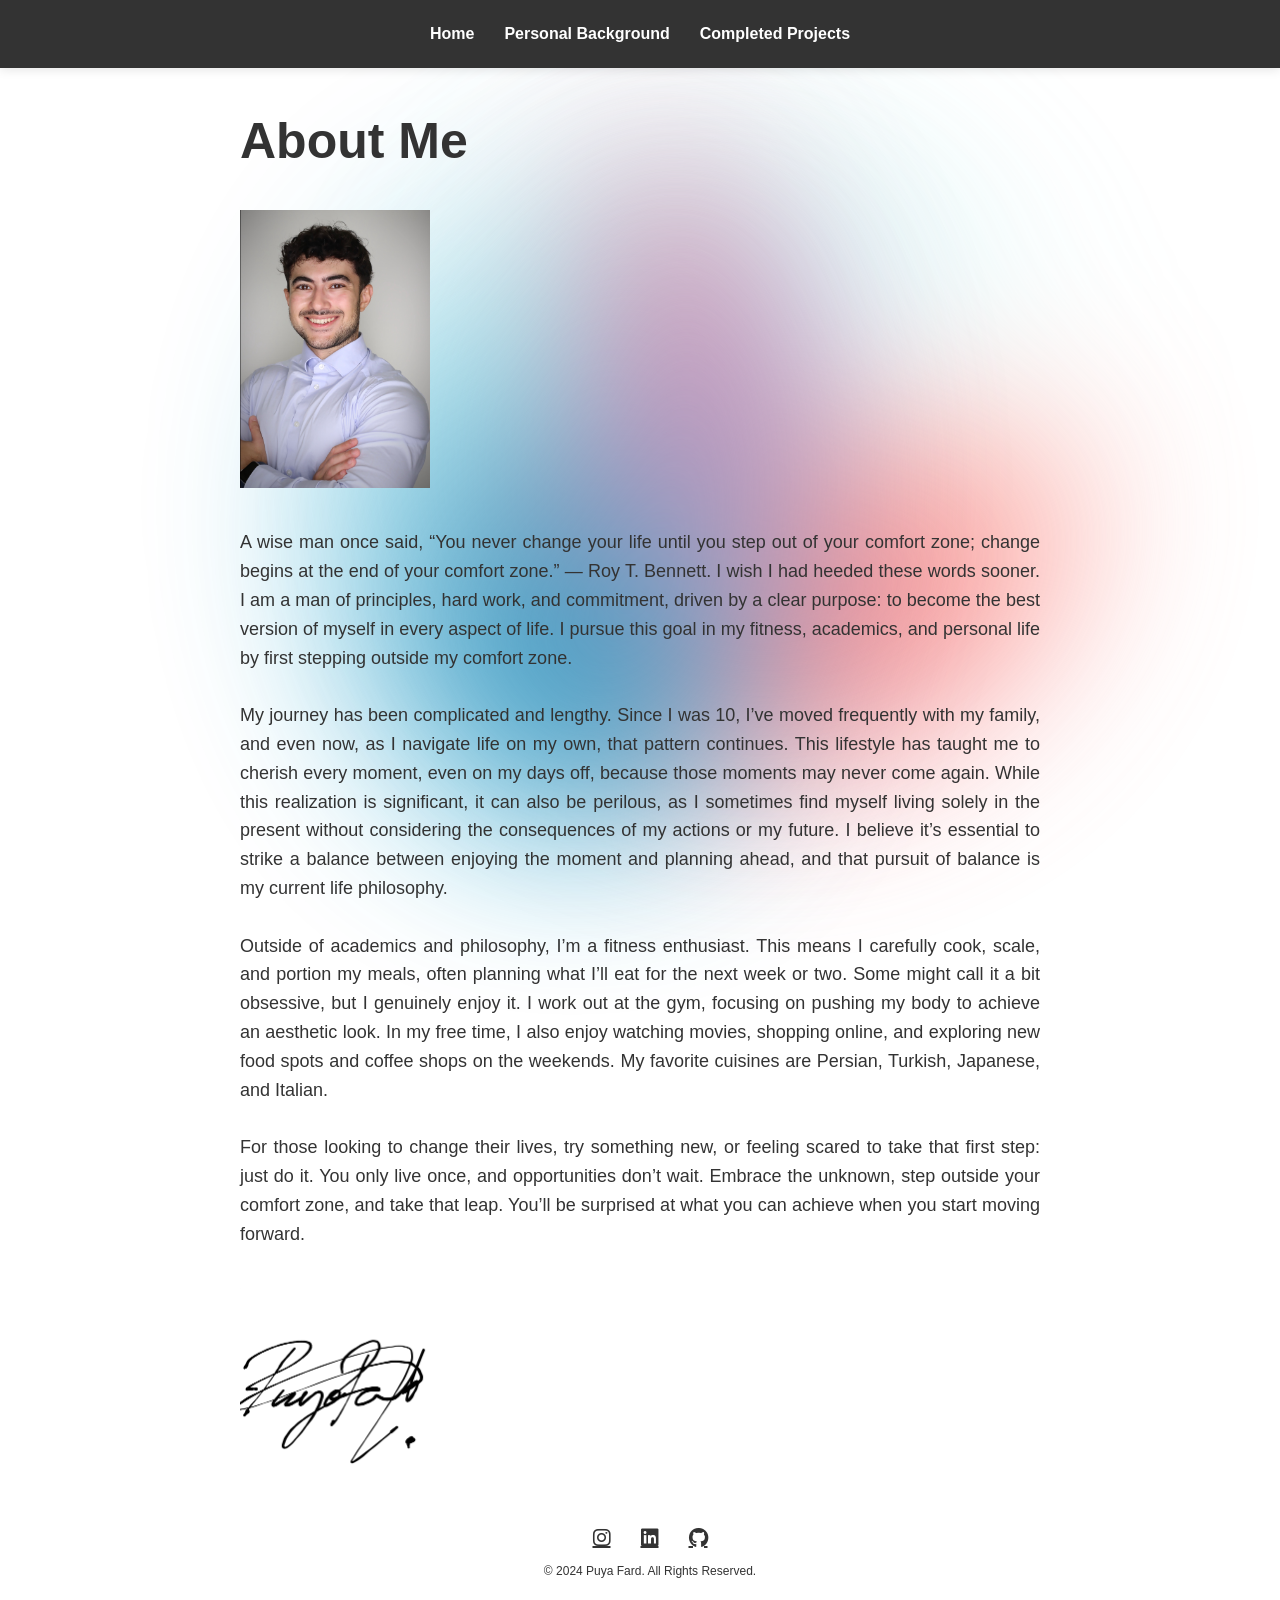
==== about.html @ 3e5e4b80 "Update about.html" ====
<!DOCTYPE html>
<html lang="en">
<head>
    <meta charset="UTF-8">
    <meta name="viewport" content="width=device-width, initial-scale=1.0">
    <title>About Me</title>
    <link rel="stylesheet" href="styles.css">
    <link rel="stylesheet" href="https://cdnjs.cloudflare.com/ajax/libs/font-awesome/6.0.0-beta3/css/all.min.css">
    <style>
        :root {
            --secondary-glow: conic-gradient(
                from 10deg at 50% 50%,
                #eb7494 0deg,
                #ae77b2 55deg,
                #97b5da 120deg,
                #0099ca 160deg,
                transparent 360deg
            );
        
            --third-glow: conic-gradient(
                from 90deg at 50% 50%,
                #ff8b7e 0deg,
                #e24e6b 160deg,
                #7ed2da 120deg,
                #8bdce0 55deg,
                transparent 360deg
            );
        }
        
        @keyframes gradientAnimation {
            0% { background: #f5f5dc; } /* Beige */
            50% { background: #dcdcdc; } /* Light silver */
            100% { background: #f5f5dc; } /* Beige */
        }
        
        body {
            display: flex;
            flex-direction: column;
            min-height: 100vh;
            margin: 0;
            font-family: Arial, sans-serif;
            color: #333333;
            text-align: center;
            padding: 20px;
            animation: gradientAnimation 60s ease infinite;
            position: relative;
            overflow-x: hidden; /* Allow vertical scrolling */
            box-sizing: border-box;
        }
        
        .content {
            flex: 1; /* Allow content to grow and push footer down */
        }
        
        footer {
            padding: 10px;
            text-align: center;
            font-size: 12px;
            width: 100%;
            margin: 0; /* Remove margin to eliminate gap */
        }
        
        h1, h2 {
            color: #333333;
            text-align: left;
            width: 100%;
            max-width: 800px;
            margin: 20px auto;
        }
        
        h1 {
            font-size: 50px;
        }
        
        h2 {
            font-size: 30px;
        }
        
        p {
            font-size: 18px;
            max-width: 800px;
            margin: 20px auto;
            line-height: 1.6;
            text-align: justify;
        }
        
        .signature {
            display: flex;
            align-items: flex-start;
            justify-content: flex-start;
            max-width: 800px;
            width: 100%;
            margin: 20px auto 0;
        }
        
        .signature img {
            max-width: 200px;
            height: auto;
            margin: 0;
        }
        
        nav {
            width: 100%;
            background-color: #333333; /* Match the font color of the rest of the page */
            box-shadow: 0 2px 10px rgba(0, 0, 0, 0.1);
            position: fixed;
            top: 0;
            left: 0;
            z-index: 1000;
        }
        
        .menu-bar {
            display: flex;
            justify-content: center;
            padding: 10px; /* Increased padding for more space */
            list-style: none;
            margin: 0;
            width: 100%;
            box-sizing: border-box;
        }

        .menu-bar {
            display: flex;
            justify-content: center;
            padding: 10px; /* Increased padding for more space */
            list-style: none;
            margin: 0;
        }
        
        .menu-bar ul {
            display: flex; /* Ensure the list items are displayed horizontally */
            padding: 0; /* Remove default padding */
            margin: 0; /* Remove default margin */
            list-style: none; /* Remove default list styling */
        }
        
        .menu-bar li {
            margin: 15px;
        }
        
        .menu-bar a {
            text-decoration: none;
            color: #ffffff; /* Change text color to white */
            font-weight: bold;
            transition: color 0.3s;
        }
        
        .menu-bar a:hover {
            color: #0077b5;
        }
      
        .socials {
            margin-top: 10px;
        }
        
        .socials ul {
            list-style: none;
            padding: 0;
            margin: 0;
            display: flex;
            justify-content: center;
        }
        
        .socials ul li {
            margin: 0 15px;
        }
        
        .socials ul li a {
            color: #333333; /* Match the font color of the rest of the page */
            font-size: 20px;
            transition: color 0.3s;
        }
        
        .socials ul li a:hover {
            color: #0077b5; /* Optional: Change color on hover for effect */
        }
        
        .profile-image {
            width: 190px;
            height: auto;
            float: left;
            margin-right: 20px;
            margin-bottom: 20px;
        }
        
        p:first-of-type {
            margin-top: 0;
        }
        
        body::before,
        body::after {
            content: '';
            position: absolute;
            z-index: -1;
            opacity: 0.8;
        }
        
        body::before {
            background: var(--third-glow);
            border-radius: 50%;
            width: 50vw;
            height: 50vw;
            margin-left: -200px;
            filter: blur(90px);
            top: calc(50vh - 50vw / 2);
            left: calc(50vw);
            animation: animateBefore 7s cubic-bezier(0.47, 0, 0.745, 0.715) infinite;
        }
        
        body::after {
            background: var(--secondary-glow);
            border-radius: 50%;
            width: 500px;
            height: 700px;
            filter: blur(90px);
            top: calc(50vh - 50vw / 2);
            left: calc(50vw - 50vw / 2);
            animation: animateAfter 7s cubic-bezier(0.47, 0, 0.745, 0.715) infinite;
        }
        
        @keyframes animateBefore {
            0% { transform: translateY(0); }
            50% { transform: translateY(200px) scale(0.8); }
            100% { transform: translateY(0); }
        }
        
        @keyframes animateAfter {
            0% { transform: translateX(0); }
            50% { transform: translateX(-250px) scale(1.2); }
            100% { transform: translateX(0); }
        }
        
        /* Media query for smaller screens */
        @media (max-width: 768px) {
            .menu-bar {
                display: flex;
                padding: 20px 0; /* Increased padding for mobile */
                justify-content: center;
                gap: 25px; /* Increase space between items */
                font-size: 3vw;
            }
            
            .menu-bar li {
                margin: 10px;
            }
            
            /* Adjust container padding */
            .content-wrapper {
                padding: 10px;
                text-align: center;
            }
        
            h1 {
                font-size: 8vw; 
                color: #333333;
            }
            
            h2 {
                font-size: 6vw;
                color: #333333;
            }
            h3 {
                font-size: 4vw;
                color: #333333;
            }
        }
    </style>
</head>
<body>

    <nav class="menu-bar">
        <ul>
            <li><a href="index.html">Home</a></li>
            <li><a href="personal-background.html">Personal Background</a></li>
            <li><a href="completed-projects.html">Completed Projects</a></li>
        </ul>
    </nav>
    <br><br><br><br>
    <h1>About Me</h1>
    <h2><img src="assets/Image 11-3-24 at 09.53.jpeg" alt="Profile Picture" class="profile-image"></h2>
    <p>
        A wise man once said, “You never change your life until you step out of your comfort zone; change begins at the end of your comfort zone.” — Roy T. Bennett. I wish I had heeded these words sooner. I am a man of principles, hard work, and commitment, driven by a clear purpose: to become the best version of myself in every aspect of life. I pursue this goal in my fitness, academics, and personal life by first stepping outside my comfort zone.
        <br><br>
        My journey has been complicated and lengthy. Since I was 10, I’ve moved frequently with my family, and even now, as I navigate life on my own, that pattern continues. This lifestyle has taught me to cherish every moment, even on my days off, because those moments may never come again. While this realization is significant, it can also be perilous, as I sometimes find myself living solely in the present without considering the consequences of my actions or my future. I believe it’s essential to strike a balance between enjoying the moment and planning ahead, and that pursuit of balance is my current life philosophy.
        <br><br>
        Outside of academics and philosophy, I’m a fitness enthusiast. This means I carefully cook, scale, and portion my meals, often planning what I’ll eat for the next week or two. Some might call it a bit obsessive, but I genuinely enjoy it. I work out at the gym, focusing on pushing my body to achieve an aesthetic look. In my free time, I also enjoy watching movies, shopping online, and exploring new food spots and coffee shops on the weekends. My favorite cuisines are Persian, Turkish, Japanese, and Italian.
        <br><br>
        For those looking to change their lives, try something new, or feeling scared to take that first step: just do it. You only live once, and opportunities don’t wait. Embrace the unknown, step outside your comfort zone, and take that leap. You’ll be surprised at what you can achieve when you start moving forward.
    </p>
    <div class="signature">
        <img src="assets/signature 2.png" alt="Signature">
    </div>
    <br><br>
    <footer>
        <div class="socials">
            <ul>
                <li><a href="https://www.instagram.com/py.frd/" target="_blank" class="fab fa-instagram"></a></li>
                <li><a href="https://www.linkedin.com/in/puyafard" target="_blank" class="fab fa-linkedin"></a></li>
                <li><a href="https://puyacompe.github.io/Profolio/" target="_blank" class="fab fa-github"></a></li>
            </ul>
        </div>
        <br>
        <p style="font-size: 12px; text-align: center;">&copy; 2024 Puya Fard. All Rights Reserved.</p>
    </footer>
</body>
</html>
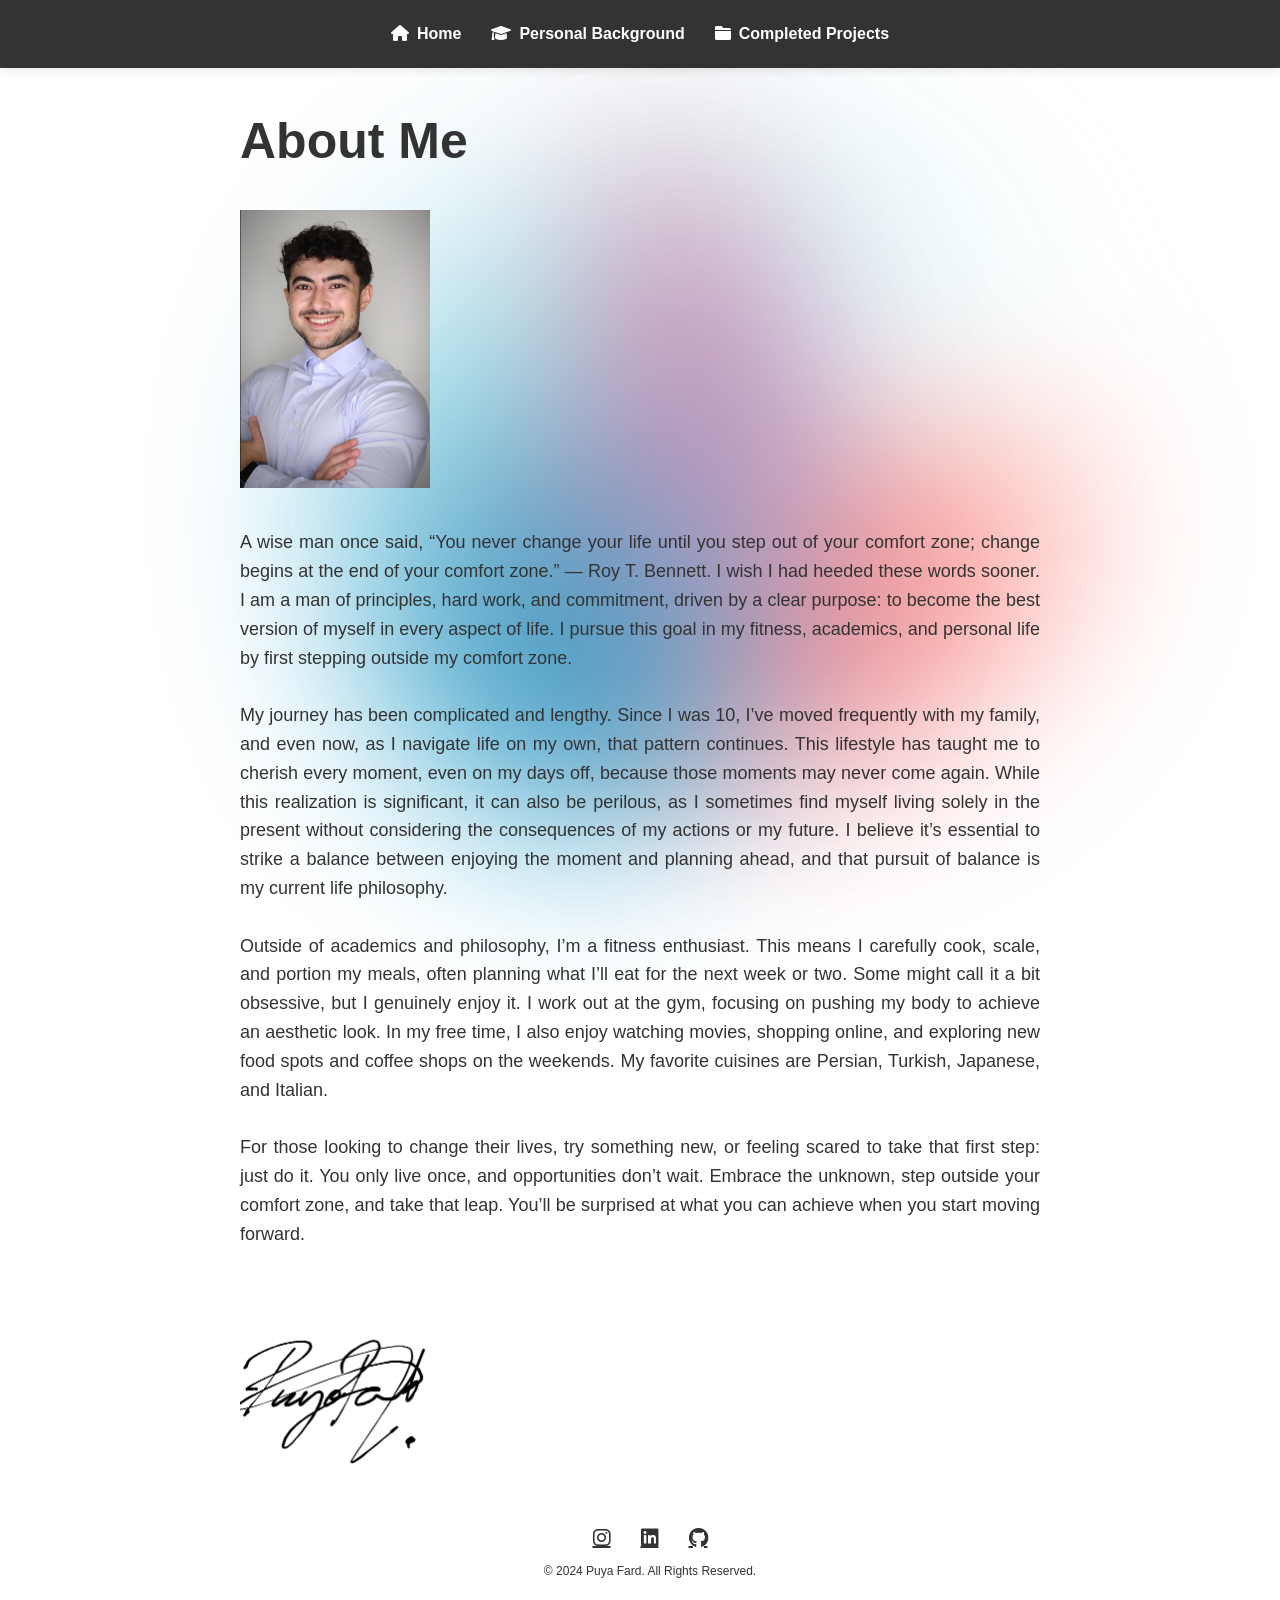
==== commit a37f7724: "Update about.html" ====
--- a/about.html
+++ b/about.html
@@ -1,6 +1,15 @@
 <!DOCTYPE html>
 <html lang="en">
 <head>
+    <!-- Google tag (gtag.js) -->
+    <script async src="https://www.googletagmanager.com/gtag/js?id=G-46H9GVHWWF"></script>
+    <script>
+      window.dataLayer = window.dataLayer || [];
+      function gtag(){dataLayer.push(arguments);}
+      gtag('js', new Date());
+    
+      gtag('config', 'G-46H9GVHWWF');
+    </script>
     <meta charset="UTF-8">
     <meta name="viewport" content="width=device-width, initial-scale=1.0">
     <title>About Me</title>
@@ -28,9 +37,9 @@
         }
         
         @keyframes gradientAnimation {
-            0% { background: #f5f5dc; } /* Beige */
-            50% { background: #dcdcdc; } /* Light silver */
-            100% { background: #f5f5dc; } /* Beige */
+            0% { background: #b5b7bb; } /* Beige */
+            50% { background: #afb1ae; } /* Light silver */
+            100% { background: #b5b7bb; } /* Beige */
         }
         
         body {
@@ -147,6 +156,15 @@
         
         .menu-bar a:hover {
             color: #0077b5;
+        }
+        .menu-bar a i {
+            margin-right: 8px;
+            color: #ffffff; /* Default icon color */
+            transition: color 0.3s;
+        }
+
+        .menu-bar a:hover i {
+            color: #0077b5; /* Hover color */
         }
       
         .socials {
@@ -270,9 +288,9 @@
 
     <nav class="menu-bar">
         <ul>
-            <li><a href="index.html">Home</a></li>
-            <li><a href="personal-background.html">Personal Background</a></li>
-            <li><a href="completed-projects.html">Completed Projects</a></li>
+            <li><a href="index.html"><i class="fas fa-home"></i>Home</a></li>
+            <li><a href="personal-background.html"><i class="fas fa-graduation-cap"></i>Personal Background</a></li>
+            <li><a href="completed-projects.html"><i class="fas fa-folder"></i>Completed Projects</a></li>
         </ul>
     </nav>
     <br><br><br><br>
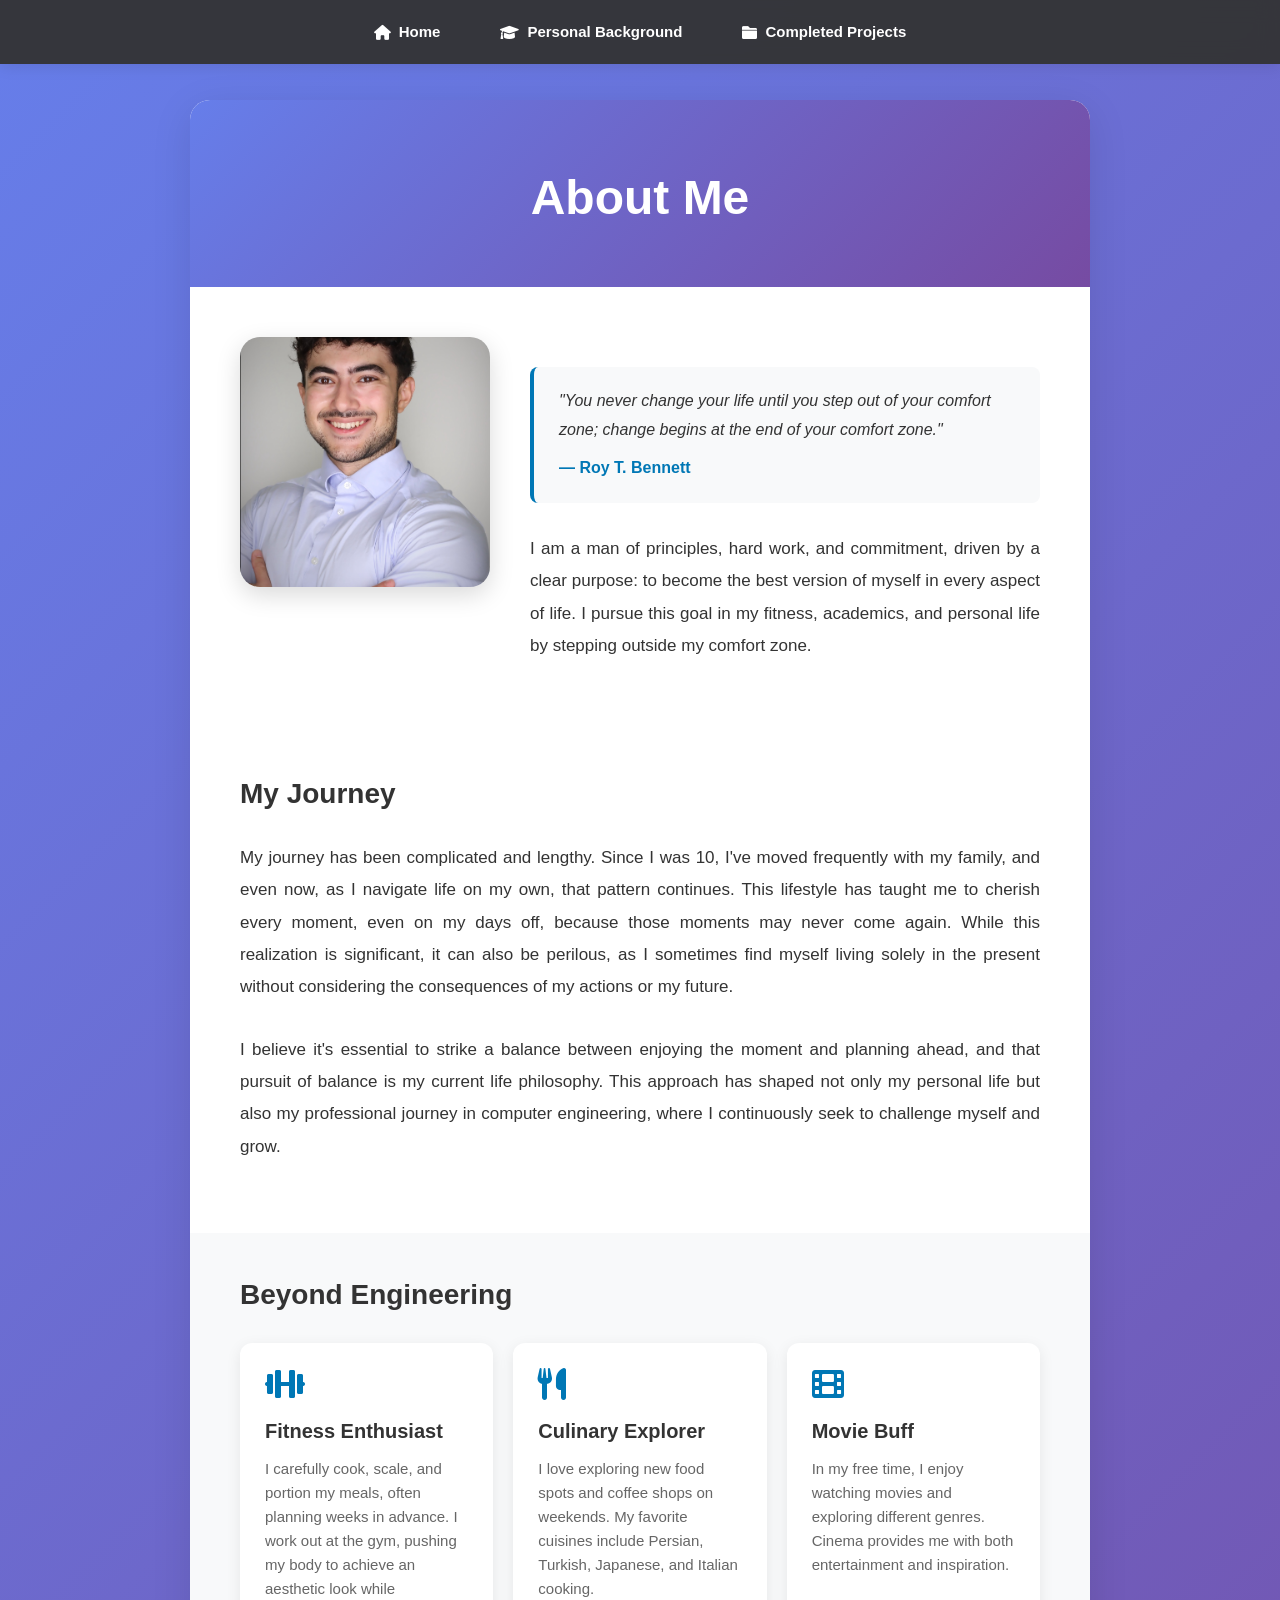
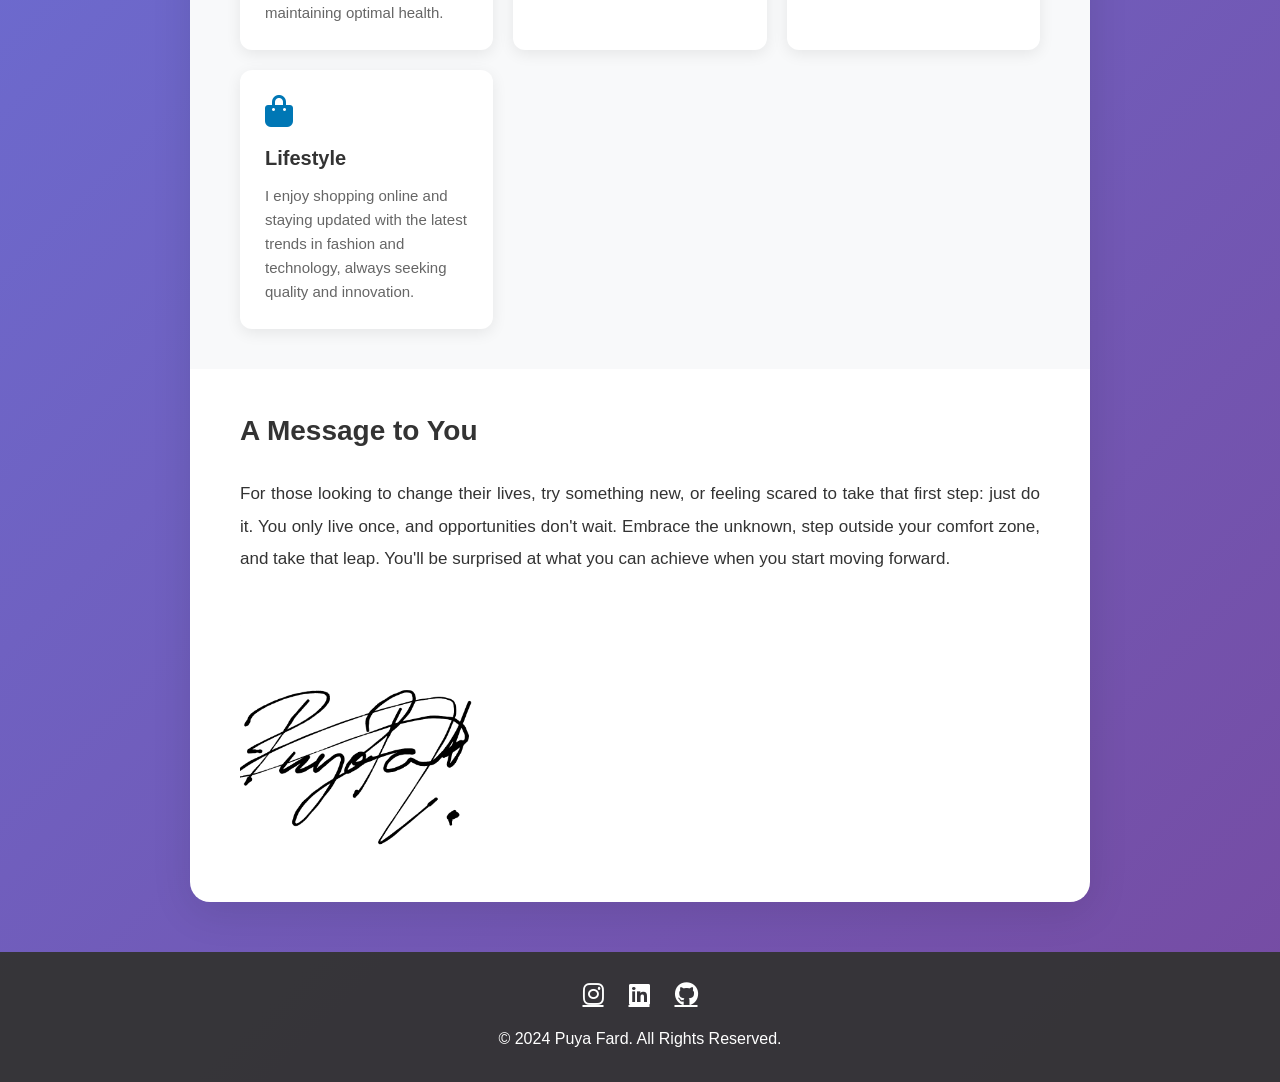
==== commit 04103cdd: "change made to make on November to improve overall design." ====
--- a/about.html
+++ b/about.html
@@ -7,318 +7,403 @@
       window.dataLayer = window.dataLayer || [];
       function gtag(){dataLayer.push(arguments);}
       gtag('js', new Date());
-    
       gtag('config', 'G-46H9GVHWWF');
     </script>
     <meta charset="UTF-8">
     <meta name="viewport" content="width=device-width, initial-scale=1.0">
-    <title>About Me</title>
-    <link rel="stylesheet" href="styles.css">
+    <title>About Me - Puya Fard</title>
     <link rel="stylesheet" href="https://cdnjs.cloudflare.com/ajax/libs/font-awesome/6.0.0-beta3/css/all.min.css">
     <style>
+        * {
+            margin: 0;
+            padding: 0;
+            box-sizing: border-box;
+        }
+
         :root {
-            --secondary-glow: conic-gradient(
-                from 10deg at 50% 50%,
-                #eb7494 0deg,
-                #ae77b2 55deg,
-                #97b5da 120deg,
-                #0099ca 160deg,
-                transparent 360deg
-            );
-        
-            --third-glow: conic-gradient(
-                from 90deg at 50% 50%,
-                #ff8b7e 0deg,
-                #e24e6b 160deg,
-                #7ed2da 120deg,
-                #8bdce0 55deg,
-                transparent 360deg
-            );
-        }
-        
-        @keyframes gradientAnimation {
-            0% { background: #b5b7bb; } /* Beige */
-            50% { background: #afb1ae; } /* Light silver */
-            100% { background: #b5b7bb; } /* Beige */
-        }
-        
+            --primary-color: #0077b5;
+            --text-dark: #333333;
+            --text-light: #666666;
+            --bg-light: #f8f9fa;
+        }
+
         body {
-            display: flex;
-            flex-direction: column;
+            font-family: 'Segoe UI', Tahoma, Geneva, Verdana, sans-serif;
+            color: var(--text-dark);
+            line-height: 1.6;
+            background: linear-gradient(135deg, #667eea 0%, #764ba2 100%);
             min-height: 100vh;
-            margin: 0;
-            font-family: Arial, sans-serif;
-            color: #333333;
-            text-align: center;
-            padding: 20px;
-            animation: gradientAnimation 60s ease infinite;
-            position: relative;
-            overflow-x: hidden; /* Allow vertical scrolling */
-            box-sizing: border-box;
-        }
-        
-        .content {
-            flex: 1; /* Allow content to grow and push footer down */
-        }
-        
-        footer {
-            padding: 10px;
-            text-align: center;
-            font-size: 12px;
-            width: 100%;
-            margin: 0; /* Remove margin to eliminate gap */
-        }
-        
-        h1, h2 {
-            color: #333333;
-            text-align: left;
-            width: 100%;
-            max-width: 800px;
-            margin: 20px auto;
-        }
-        
-        h1 {
-            font-size: 50px;
-        }
-        
-        h2 {
-            font-size: 30px;
-        }
-        
-        p {
-            font-size: 18px;
-            max-width: 800px;
-            margin: 20px auto;
-            line-height: 1.6;
-            text-align: justify;
-        }
-        
-        .signature {
-            display: flex;
-            align-items: flex-start;
-            justify-content: flex-start;
-            max-width: 800px;
-            width: 100%;
-            margin: 20px auto 0;
-        }
-        
-        .signature img {
-            max-width: 200px;
-            height: auto;
-            margin: 0;
-        }
-        
+        }
+
+        /* Navigation */
         nav {
             width: 100%;
-            background-color: #333333; /* Match the font color of the rest of the page */
-            box-shadow: 0 2px 10px rgba(0, 0, 0, 0.1);
+            background-color: rgba(51, 51, 51, 0.95);
+            backdrop-filter: blur(10px);
+            box-shadow: 0 2px 15px rgba(0, 0, 0, 0.1);
             position: fixed;
             top: 0;
             left: 0;
             z-index: 1000;
         }
-        
+
         .menu-bar {
             display: flex;
             justify-content: center;
-            padding: 10px; /* Increased padding for more space */
-            list-style: none;
+            align-items: center;
+            padding: 0;
             margin: 0;
-            width: 100%;
-            box-sizing: border-box;
-        }
-
-        .menu-bar {
+        }
+
+        .menu-bar ul {
             display: flex;
-            justify-content: center;
-            padding: 10px; /* Increased padding for more space */
-            list-style: none;
-            margin: 0;
-        }
-        
-        .menu-bar ul {
-            display: flex; /* Ensure the list items are displayed horizontally */
-            padding: 0; /* Remove default padding */
-            margin: 0; /* Remove default margin */
-            list-style: none; /* Remove default list styling */
-        }
-        
-        .menu-bar li {
-            margin: 15px;
-        }
-        
-        .menu-bar a {
-            text-decoration: none;
-            color: #ffffff; /* Change text color to white */
-            font-weight: bold;
-            transition: color 0.3s;
-        }
-        
-        .menu-bar a:hover {
-            color: #0077b5;
-        }
-        .menu-bar a i {
-            margin-right: 8px;
-            color: #ffffff; /* Default icon color */
-            transition: color 0.3s;
-        }
-
-        .menu-bar a:hover i {
-            color: #0077b5; /* Hover color */
-        }
-      
-        .socials {
-            margin-top: 10px;
-        }
-        
-        .socials ul {
             list-style: none;
             padding: 0;
             margin: 0;
+        }
+
+        .menu-bar li {
+            margin: 0 20px;
+        }
+
+        .menu-bar a {
+            display: flex;
+            align-items: center;
+            text-decoration: none;
+            color: #ffffff;
+            font-weight: 600;
+            padding: 20px 10px;
+            transition: color 0.3s ease;
+            font-size: 15px;
+        }
+
+        .menu-bar a i {
+            margin-right: 8px;
+            transition: color 0.3s ease;
+        }
+
+        .menu-bar a:hover,
+        .menu-bar a:hover i {
+            color: var(--primary-color);
+        }
+
+        /* Main Container */
+        .container {
+            max-width: 900px;
+            margin: 100px auto 50px;
+            background: white;
+            border-radius: 20px;
+            box-shadow: 0 10px 40px rgba(0, 0, 0, 0.1);
+            overflow: hidden;
+        }
+
+        .hero-section {
+            background: linear-gradient(135deg, #667eea 0%, #764ba2 100%);
+            color: white;
+            padding: 60px 50px 40px;
+            text-align: center;
+        }
+
+        .hero-section h1 {
+            font-size: 48px;
+            margin-bottom: 10px;
+            font-weight: 700;
+        }
+
+        /* Profile Section */
+        .profile-section {
+            display: flex;
+            gap: 40px;
+            padding: 50px;
+            align-items: flex-start;
+        }
+
+        .profile-image-container {
+            flex-shrink: 0;
+        }
+
+        .profile-image {
+            width: 250px;
+            height: 250px;
+            border-radius: 20px;
+            object-fit: cover;
+            box-shadow: 0 8px 25px rgba(0, 0, 0, 0.15);
+        }
+
+        .profile-content {
+            flex: 1;
+        }
+
+        .profile-content p {
+            font-size: 17px;
+            line-height: 1.9;
+            color: var(--text-dark);
+            margin-bottom: 20px;
+            text-align: justify;
+        }
+
+        .quote {
+            background: var(--bg-light);
+            border-left: 4px solid var(--primary-color);
+            padding: 20px 25px;
+            margin: 30px 0;
+            border-radius: 8px;
+            font-style: italic;
+            color: var(--text-dark);
+            font-size: 16px;
+            line-height: 1.8;
+        }
+
+        .quote-author {
+            font-weight: 600;
+            color: var(--primary-color);
+            margin-top: 10px;
+            font-style: normal;
+        }
+
+        .interests-section {
+            background: var(--bg-light);
+            padding: 40px 50px;
+        }
+
+        .interests-section h2 {
+            font-size: 28px;
+            color: var(--text-dark);
+            margin-bottom: 25px;
+            font-weight: 700;
+        }
+
+        .interests-grid {
+            display: grid;
+            grid-template-columns: repeat(auto-fit, minmax(250px, 1fr));
+            gap: 20px;
+        }
+
+        .interest-card {
+            background: white;
+            padding: 25px;
+            border-radius: 12px;
+            box-shadow: 0 4px 15px rgba(0, 0, 0, 0.08);
+            transition: all 0.3s ease;
+        }
+
+        .interest-card:hover {
+            transform: translateY(-5px);
+            box-shadow: 0 8px 25px rgba(0, 0, 0, 0.12);
+        }
+
+        .interest-card i {
+            font-size: 32px;
+            color: var(--primary-color);
+            margin-bottom: 15px;
+        }
+
+        .interest-card h3 {
+            font-size: 20px;
+            color: var(--text-dark);
+            margin-bottom: 10px;
+            font-weight: 600;
+        }
+
+        .interest-card p {
+            font-size: 15px;
+            color: var(--text-light);
+            line-height: 1.6;
+        }
+
+        .signature-section {
+            padding: 40px 50px;
+            text-align: left;
+        }
+
+        .signature-section h2 {
+            font-size: 28px;
+            color: var(--text-dark);
+            margin-bottom: 25px;
+            font-weight: 700;
+        }
+
+        .signature-section p {
+            font-size: 17px;
+            line-height: 1.9;
+            color: var(--text-dark);
+            margin-bottom: 30px;
+            text-align: justify;
+        }
+
+        .signature-image {
+            max-width: 250px;
+            height: auto;
+            margin-top: 20px;
+        }
+
+        /* Footer */
+        footer {
+            text-align: center;
+            padding: 30px 20px;
+            background: rgba(51, 51, 51, 0.95);
+            color: white;
+            margin-top: 50px;
+        }
+
+        .socials ul {
+            list-style: none;
             display: flex;
             justify-content: center;
-        }
-        
-        .socials ul li {
-            margin: 0 15px;
-        }
-        
-        .socials ul li a {
-            color: #333333; /* Match the font color of the rest of the page */
-            font-size: 20px;
-            transition: color 0.3s;
-        }
-        
-        .socials ul li a:hover {
-            color: #0077b5; /* Optional: Change color on hover for effect */
-        }
-        
-        .profile-image {
-            width: 190px;
-            height: auto;
-            float: left;
-            margin-right: 20px;
-            margin-bottom: 20px;
-        }
-        
-        p:first-of-type {
-            margin-top: 0;
-        }
-        
-        body::before,
-        body::after {
-            content: '';
-            position: absolute;
-            z-index: -1;
-            opacity: 0.8;
-        }
-        
-        body::before {
-            background: var(--third-glow);
-            border-radius: 50%;
-            width: 50vw;
-            height: 50vw;
-            margin-left: -200px;
-            filter: blur(90px);
-            top: calc(50vh - 50vw / 2);
-            left: calc(50vw);
-            animation: animateBefore 7s cubic-bezier(0.47, 0, 0.745, 0.715) infinite;
-        }
-        
-        body::after {
-            background: var(--secondary-glow);
-            border-radius: 50%;
-            width: 500px;
-            height: 700px;
-            filter: blur(90px);
-            top: calc(50vh - 50vw / 2);
-            left: calc(50vw - 50vw / 2);
-            animation: animateAfter 7s cubic-bezier(0.47, 0, 0.745, 0.715) infinite;
-        }
-        
-        @keyframes animateBefore {
-            0% { transform: translateY(0); }
-            50% { transform: translateY(200px) scale(0.8); }
-            100% { transform: translateY(0); }
-        }
-        
-        @keyframes animateAfter {
-            0% { transform: translateX(0); }
-            50% { transform: translateX(-250px) scale(1.2); }
-            100% { transform: translateX(0); }
-        }
-        
-        /* Media query for smaller screens */
+            gap: 25px;
+            margin-bottom: 15px;
+        }
+
+        .socials a {
+            color: white;
+            font-size: 24px;
+            transition: all 0.3s ease;
+        }
+
+        .socials a:hover {
+            color: var(--primary-color);
+            transform: translateY(-3px);
+        }
+
+        /* Responsive Design */
         @media (max-width: 768px) {
-            .menu-bar {
-                display: flex;
-                padding: 20px 0; /* Increased padding for mobile */
-                justify-content: center;
-                gap: 25px; /* Increase space between items */
-                font-size: 3vw;
-            }
-            
+            .container {
+                margin: 80px 15px 30px;
+                border-radius: 15px;
+            }
+
+            .hero-section {
+                padding: 40px 25px 30px;
+            }
+
+            .hero-section h1 {
+                font-size: 32px;
+            }
+
+            .profile-section {
+                flex-direction: column;
+                padding: 30px 25px;
+                align-items: center;
+                text-align: center;
+            }
+
+            .profile-image {
+                width: 200px;
+                height: 200px;
+            }
+
+            .profile-content p {
+                text-align: left;
+            }
+
+            .interests-section,
+            .signature-section {
+                padding: 30px 25px;
+            }
+
+            .interests-grid {
+                grid-template-columns: 1fr;
+            }
+
             .menu-bar li {
-                margin: 10px;
-            }
-            
-            /* Adjust container padding */
-            .content-wrapper {
-                padding: 10px;
-                text-align: center;
-            }
-        
-            h1 {
-                font-size: 8vw; 
-                color: #333333;
-            }
-            
-            h2 {
-                font-size: 6vw;
-                color: #333333;
-            }
-            h3 {
-                font-size: 4vw;
-                color: #333333;
+                margin: 0 10px;
+            }
+
+            .menu-bar a {
+                font-size: 13px;
+                padding: 15px 5px;
             }
         }
     </style>
 </head>
 <body>
-
-    <nav class="menu-bar">
-        <ul>
-            <li><a href="index.html"><i class="fas fa-home"></i>Home</a></li>
-            <li><a href="personal-background.html"><i class="fas fa-graduation-cap"></i>Personal Background</a></li>
-            <li><a href="completed-projects.html"><i class="fas fa-folder"></i>Completed Projects</a></li>
-        </ul>
+    <nav>
+        <div class="menu-bar">
+            <ul>
+                <li><a href="index.html"><i class="fas fa-home"></i>Home</a></li>
+                <li><a href="personal-background.html"><i class="fas fa-graduation-cap"></i>Personal Background</a></li>
+                <li><a href="completed-projects.html"><i class="fas fa-folder"></i>Completed Projects</a></li>
+            </ul>
+        </div>
     </nav>
-    <br><br><br><br>
-    <h1>About Me</h1>
-    <h2><img src="assets/Image 11-3-24 at 09.53.jpeg" alt="Profile Picture" class="profile-image"></h2>
-    <p>
-        A wise man once said, “You never change your life until you step out of your comfort zone; change begins at the end of your comfort zone.” — Roy T. Bennett. I wish I had heeded these words sooner. I am a man of principles, hard work, and commitment, driven by a clear purpose: to become the best version of myself in every aspect of life. I pursue this goal in my fitness, academics, and personal life by first stepping outside my comfort zone.
-        <br><br>
-        My journey has been complicated and lengthy. Since I was 10, I’ve moved frequently with my family, and even now, as I navigate life on my own, that pattern continues. This lifestyle has taught me to cherish every moment, even on my days off, because those moments may never come again. While this realization is significant, it can also be perilous, as I sometimes find myself living solely in the present without considering the consequences of my actions or my future. I believe it’s essential to strike a balance between enjoying the moment and planning ahead, and that pursuit of balance is my current life philosophy.
-        <br><br>
-        Outside of academics and philosophy, I’m a fitness enthusiast. This means I carefully cook, scale, and portion my meals, often planning what I’ll eat for the next week or two. Some might call it a bit obsessive, but I genuinely enjoy it. I work out at the gym, focusing on pushing my body to achieve an aesthetic look. In my free time, I also enjoy watching movies, shopping online, and exploring new food spots and coffee shops on the weekends. My favorite cuisines are Persian, Turkish, Japanese, and Italian.
-        <br><br>
-        For those looking to change their lives, try something new, or feeling scared to take that first step: just do it. You only live once, and opportunities don’t wait. Embrace the unknown, step outside your comfort zone, and take that leap. You’ll be surprised at what you can achieve when you start moving forward.
-    </p>
-    <div class="signature">
-        <img src="assets/signature 2.png" alt="Signature">
+
+    <div class="container">
+        <div class="hero-section">
+            <h1>About Me</h1>
+        </div>
+
+        <div class="profile-section">
+            <div class="profile-image-container">
+                <img src="assets/Image 11-3-24 at 09.53.jpeg" alt="Puya Fard" class="profile-image" loading="lazy">
+            </div>
+            <div class="profile-content">
+                <div class="quote">
+                    "You never change your life until you step out of your comfort zone; change begins at the end of your comfort zone."
+                    <div class="quote-author">— Roy T. Bennett</div>
+                </div>
+                <p>
+                    I am a man of principles, hard work, and commitment, driven by a clear purpose: to become the best version of myself in every aspect of life. I pursue this goal in my fitness, academics, and personal life by stepping outside my comfort zone.
+                </p>
+            </div>
+        </div>
+
+        <div class="signature-section">
+            <h2>My Journey</h2>
+            <p>
+                My journey has been complicated and lengthy. Since I was 10, I've moved frequently with my family, and even now, as I navigate life on my own, that pattern continues. This lifestyle has taught me to cherish every moment, even on my days off, because those moments may never come again. While this realization is significant, it can also be perilous, as I sometimes find myself living solely in the present without considering the consequences of my actions or my future.
+            </p>
+            <p>
+                I believe it's essential to strike a balance between enjoying the moment and planning ahead, and that pursuit of balance is my current life philosophy. This approach has shaped not only my personal life but also my professional journey in computer engineering, where I continuously seek to challenge myself and grow.
+            </p>
+        </div>
+
+        <div class="interests-section">
+            <h2>Beyond Engineering</h2>
+            <div class="interests-grid">
+                <div class="interest-card">
+                    <i class="fas fa-dumbbell"></i>
+                    <h3>Fitness Enthusiast</h3>
+                    <p>I carefully cook, scale, and portion my meals, often planning weeks in advance. I work out at the gym, pushing my body to achieve an aesthetic look while maintaining optimal health.</p>
+                </div>
+
+                <div class="interest-card">
+                    <i class="fas fa-utensils"></i>
+                    <h3>Culinary Explorer</h3>
+                    <p>I love exploring new food spots and coffee shops on weekends. My favorite cuisines include Persian, Turkish, Japanese, and Italian cooking.</p>
+                </div>
+
+                <div class="interest-card">
+                    <i class="fas fa-film"></i>
+                    <h3>Movie Buff</h3>
+                    <p>In my free time, I enjoy watching movies and exploring different genres. Cinema provides me with both entertainment and inspiration.</p>
+                </div>
+
+                <div class="interest-card">
+                    <i class="fas fa-shopping-bag"></i>
+                    <h3>Lifestyle</h3>
+                    <p>I enjoy shopping online and staying updated with the latest trends in fashion and technology, always seeking quality and innovation.</p>
+                </div>
+            </div>
+        </div>
+
+        <div class="signature-section">
+            <h2>A Message to You</h2>
+            <p>
+                For those looking to change their lives, try something new, or feeling scared to take that first step: just do it. You only live once, and opportunities don't wait. Embrace the unknown, step outside your comfort zone, and take that leap. You'll be surprised at what you can achieve when you start moving forward.
+            </p>
+            <img src="assets/signature 2.png" alt="Signature" class="signature-image">
+        </div>
     </div>
-    <br><br>
+
     <footer>
         <div class="socials">
             <ul>
-                <li><a href="https://www.instagram.com/py.frd/" target="_blank" class="fab fa-instagram"></a></li>
-                <li><a href="https://www.linkedin.com/in/puyafard" target="_blank" class="fab fa-linkedin"></a></li>
-                <li><a href="https://puyacompe.github.io/Profolio/" target="_blank" class="fab fa-github"></a></li>
+                <li><a href="https://www.instagram.com/py.frd/" target="_blank" class="fab fa-instagram" aria-label="Instagram"></a></li>
+                <li><a href="https://www.linkedin.com/in/puyafard" target="_blank" class="fab fa-linkedin" aria-label="LinkedIn"></a></li>
+                <li><a href="https://github.com/PuyaCompE" target="_blank" class="fab fa-github" aria-label="GitHub"></a></li>
             </ul>
         </div>
-        <br>
-        <p style="font-size: 12px; text-align: center;">&copy; 2024 Puya Fard. All Rights Reserved.</p>
+        <p>&copy; 2024 Puya Fard. All Rights Reserved.</p>
     </footer>
 </body>
 </html>
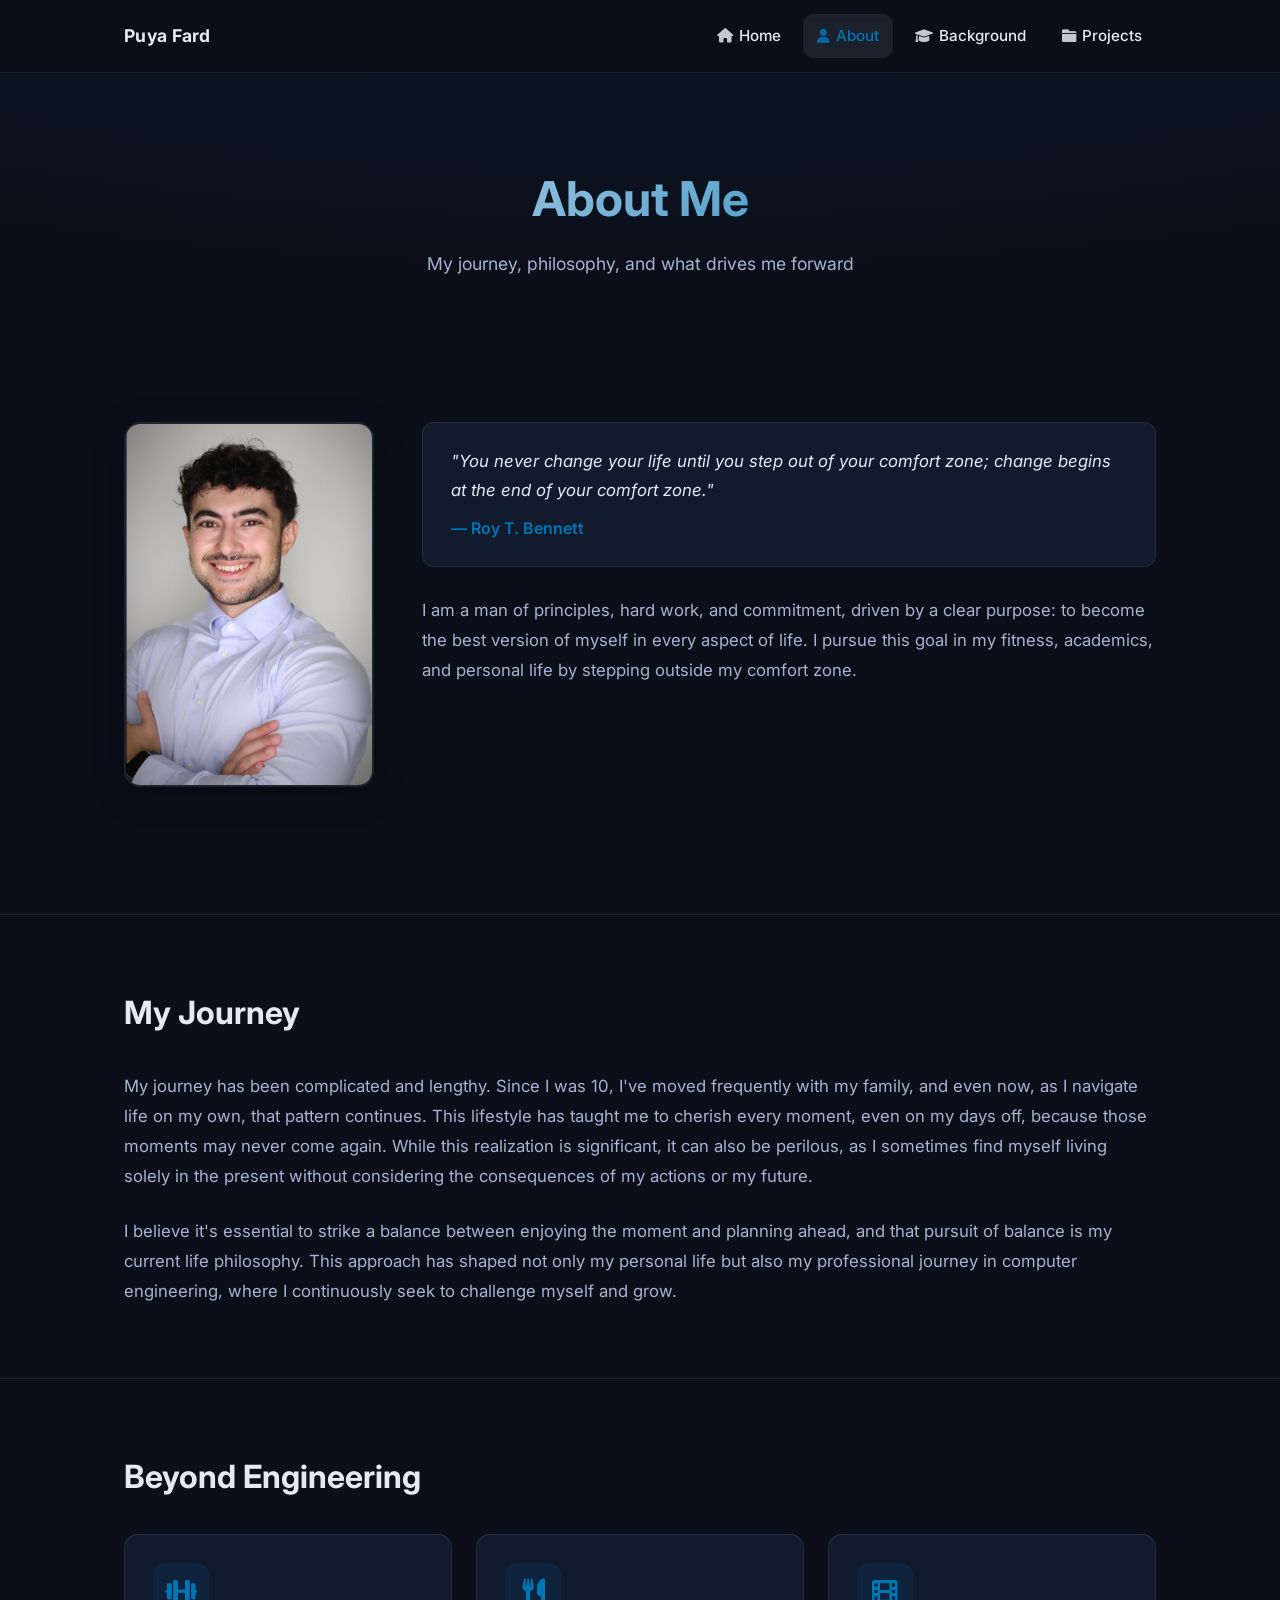
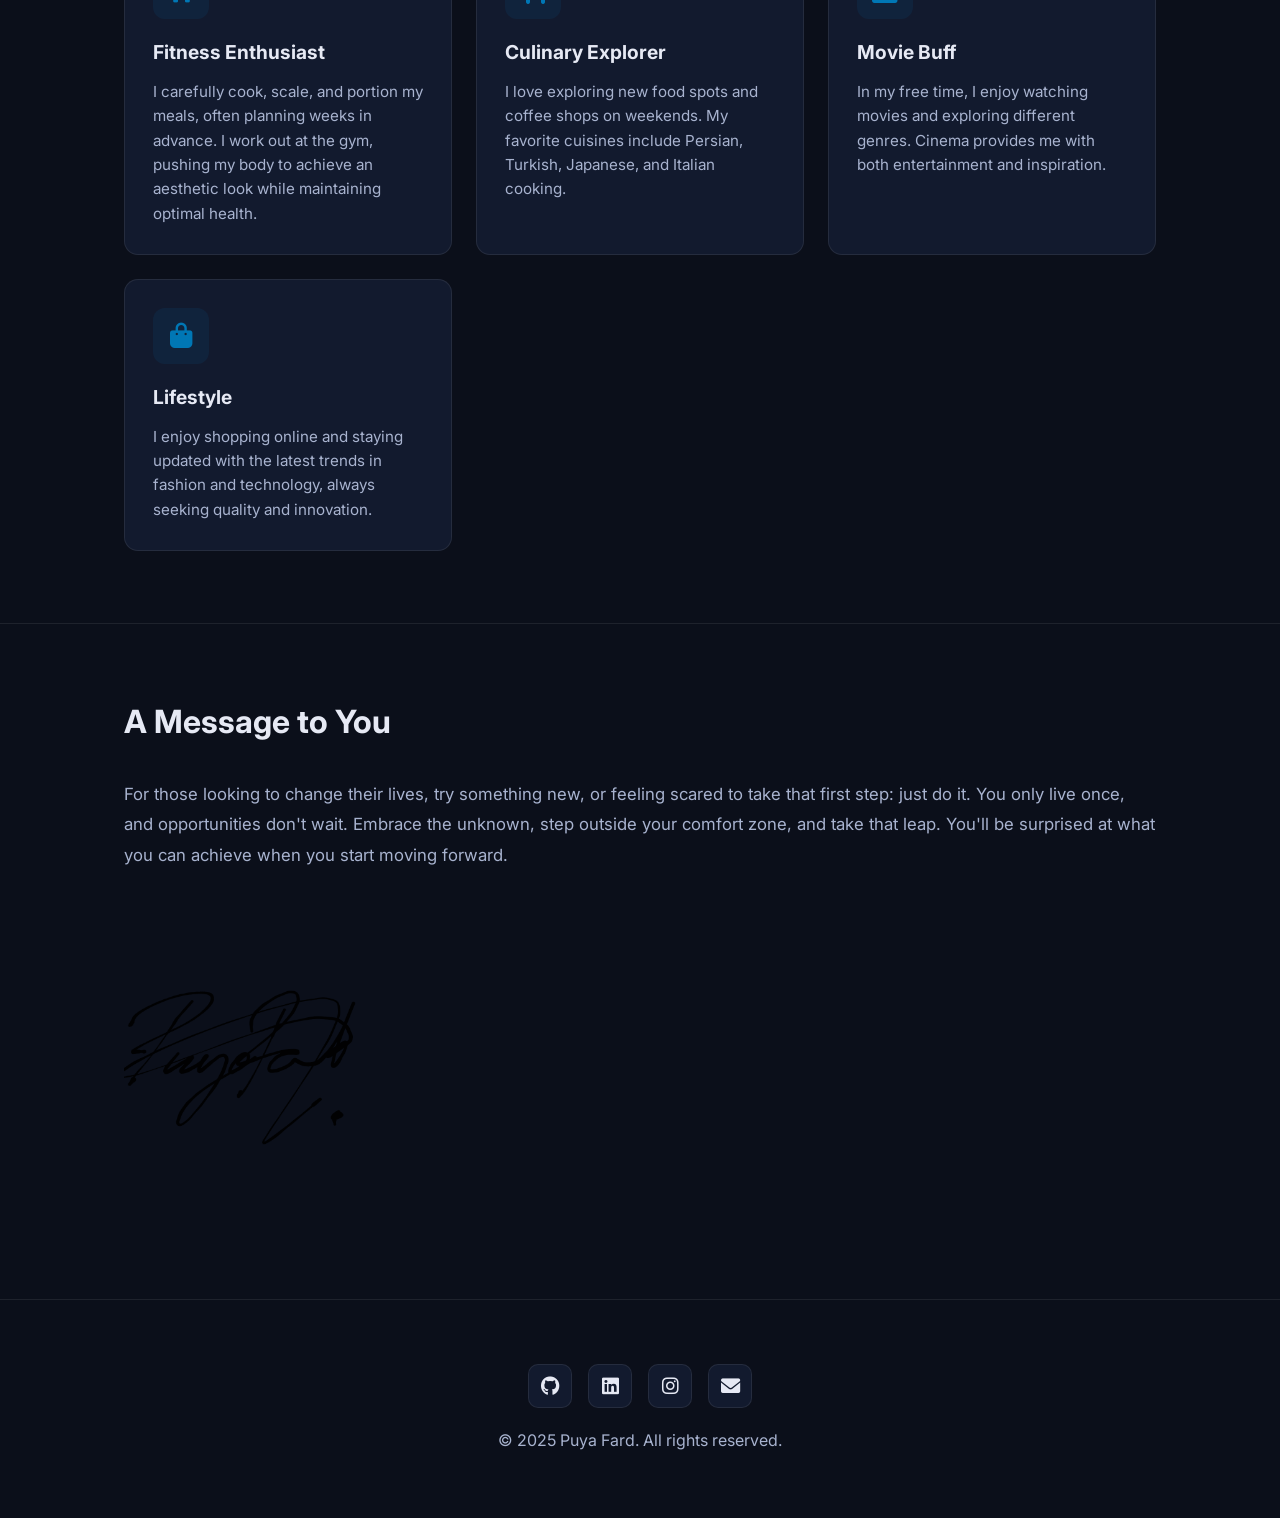
==== commit 573d50ff: "redesign as whole" ====
--- a/about.html
+++ b/about.html
@@ -1,409 +1,207 @@
 <!DOCTYPE html>
 <html lang="en">
 <head>
-    <!-- Google tag (gtag.js) -->
-    <script async src="https://www.googletagmanager.com/gtag/js?id=G-46H9GVHWWF"></script>
-    <script>
-      window.dataLayer = window.dataLayer || [];
-      function gtag(){dataLayer.push(arguments);}
-      gtag('js', new Date());
-      gtag('config', 'G-46H9GVHWWF');
-    </script>
-    <meta charset="UTF-8">
-    <meta name="viewport" content="width=device-width, initial-scale=1.0">
-    <title>About Me - Puya Fard</title>
-    <link rel="stylesheet" href="https://cdnjs.cloudflare.com/ajax/libs/font-awesome/6.0.0-beta3/css/all.min.css">
-    <style>
-        * {
-            margin: 0;
-            padding: 0;
-            box-sizing: border-box;
-        }
-
-        :root {
-            --primary-color: #0077b5;
-            --text-dark: #333333;
-            --text-light: #666666;
-            --bg-light: #f8f9fa;
-        }
-
-        body {
-            font-family: 'Segoe UI', Tahoma, Geneva, Verdana, sans-serif;
-            color: var(--text-dark);
-            line-height: 1.6;
-            background: linear-gradient(135deg, #667eea 0%, #764ba2 100%);
-            min-height: 100vh;
-        }
-
-        /* Navigation */
-        nav {
-            width: 100%;
-            background-color: rgba(51, 51, 51, 0.95);
-            backdrop-filter: blur(10px);
-            box-shadow: 0 2px 15px rgba(0, 0, 0, 0.1);
-            position: fixed;
-            top: 0;
-            left: 0;
-            z-index: 1000;
-        }
-
-        .menu-bar {
-            display: flex;
-            justify-content: center;
-            align-items: center;
-            padding: 0;
-            margin: 0;
-        }
-
-        .menu-bar ul {
-            display: flex;
-            list-style: none;
-            padding: 0;
-            margin: 0;
-        }
-
-        .menu-bar li {
-            margin: 0 20px;
-        }
-
-        .menu-bar a {
-            display: flex;
-            align-items: center;
-            text-decoration: none;
-            color: #ffffff;
-            font-weight: 600;
-            padding: 20px 10px;
-            transition: color 0.3s ease;
-            font-size: 15px;
-        }
-
-        .menu-bar a i {
-            margin-right: 8px;
-            transition: color 0.3s ease;
-        }
-
-        .menu-bar a:hover,
-        .menu-bar a:hover i {
-            color: var(--primary-color);
-        }
-
-        /* Main Container */
-        .container {
-            max-width: 900px;
-            margin: 100px auto 50px;
-            background: white;
-            border-radius: 20px;
-            box-shadow: 0 10px 40px rgba(0, 0, 0, 0.1);
-            overflow: hidden;
-        }
-
-        .hero-section {
-            background: linear-gradient(135deg, #667eea 0%, #764ba2 100%);
-            color: white;
-            padding: 60px 50px 40px;
-            text-align: center;
-        }
-
-        .hero-section h1 {
-            font-size: 48px;
-            margin-bottom: 10px;
-            font-weight: 700;
-        }
-
-        /* Profile Section */
-        .profile-section {
-            display: flex;
-            gap: 40px;
-            padding: 50px;
-            align-items: flex-start;
-        }
-
-        .profile-image-container {
-            flex-shrink: 0;
-        }
-
-        .profile-image {
-            width: 250px;
-            height: 250px;
-            border-radius: 20px;
-            object-fit: cover;
-            box-shadow: 0 8px 25px rgba(0, 0, 0, 0.15);
-        }
-
-        .profile-content {
-            flex: 1;
-        }
-
-        .profile-content p {
-            font-size: 17px;
-            line-height: 1.9;
-            color: var(--text-dark);
-            margin-bottom: 20px;
-            text-align: justify;
-        }
-
-        .quote {
-            background: var(--bg-light);
-            border-left: 4px solid var(--primary-color);
-            padding: 20px 25px;
-            margin: 30px 0;
-            border-radius: 8px;
-            font-style: italic;
-            color: var(--text-dark);
-            font-size: 16px;
-            line-height: 1.8;
-        }
-
-        .quote-author {
-            font-weight: 600;
-            color: var(--primary-color);
-            margin-top: 10px;
-            font-style: normal;
-        }
-
-        .interests-section {
-            background: var(--bg-light);
-            padding: 40px 50px;
-        }
-
-        .interests-section h2 {
-            font-size: 28px;
-            color: var(--text-dark);
-            margin-bottom: 25px;
-            font-weight: 700;
-        }
-
-        .interests-grid {
-            display: grid;
-            grid-template-columns: repeat(auto-fit, minmax(250px, 1fr));
-            gap: 20px;
-        }
-
-        .interest-card {
-            background: white;
-            padding: 25px;
-            border-radius: 12px;
-            box-shadow: 0 4px 15px rgba(0, 0, 0, 0.08);
-            transition: all 0.3s ease;
-        }
-
-        .interest-card:hover {
-            transform: translateY(-5px);
-            box-shadow: 0 8px 25px rgba(0, 0, 0, 0.12);
-        }
-
-        .interest-card i {
-            font-size: 32px;
-            color: var(--primary-color);
-            margin-bottom: 15px;
-        }
-
-        .interest-card h3 {
-            font-size: 20px;
-            color: var(--text-dark);
-            margin-bottom: 10px;
-            font-weight: 600;
-        }
-
-        .interest-card p {
-            font-size: 15px;
-            color: var(--text-light);
-            line-height: 1.6;
-        }
-
-        .signature-section {
-            padding: 40px 50px;
-            text-align: left;
-        }
-
-        .signature-section h2 {
-            font-size: 28px;
-            color: var(--text-dark);
-            margin-bottom: 25px;
-            font-weight: 700;
-        }
-
-        .signature-section p {
-            font-size: 17px;
-            line-height: 1.9;
-            color: var(--text-dark);
-            margin-bottom: 30px;
-            text-align: justify;
-        }
-
-        .signature-image {
-            max-width: 250px;
-            height: auto;
-            margin-top: 20px;
-        }
-
-        /* Footer */
-        footer {
-            text-align: center;
-            padding: 30px 20px;
-            background: rgba(51, 51, 51, 0.95);
-            color: white;
-            margin-top: 50px;
-        }
-
-        .socials ul {
-            list-style: none;
-            display: flex;
-            justify-content: center;
-            gap: 25px;
-            margin-bottom: 15px;
-        }
-
-        .socials a {
-            color: white;
-            font-size: 24px;
-            transition: all 0.3s ease;
-        }
-
-        .socials a:hover {
-            color: var(--primary-color);
-            transform: translateY(-3px);
-        }
-
-        /* Responsive Design */
-        @media (max-width: 768px) {
-            .container {
-                margin: 80px 15px 30px;
-                border-radius: 15px;
-            }
-
-            .hero-section {
-                padding: 40px 25px 30px;
-            }
-
-            .hero-section h1 {
-                font-size: 32px;
-            }
-
-            .profile-section {
-                flex-direction: column;
-                padding: 30px 25px;
-                align-items: center;
-                text-align: center;
-            }
-
-            .profile-image {
-                width: 200px;
-                height: 200px;
-            }
-
-            .profile-content p {
-                text-align: left;
-            }
-
-            .interests-section,
-            .signature-section {
-                padding: 30px 25px;
-            }
-
-            .interests-grid {
-                grid-template-columns: 1fr;
-            }
-
-            .menu-bar li {
-                margin: 0 10px;
-            }
-
-            .menu-bar a {
-                font-size: 13px;
-                padding: 15px 5px;
-            }
-        }
-    </style>
+  <meta charset="UTF-8" />
+  <meta name="viewport" content="width=device-width, initial-scale=1" />
+  <title>About Me – Puya Fard</title>
+  <meta name="description" content="Learn about Puya Fard's journey, philosophy, and interests." />
+  <meta name="theme-color" content="#0b0f1a" />
+  <!-- Google tag (gtag.js) -->
+  <script async src="https://www.googletagmanager.com/gtag/js?id=G-46H9GVHWWF"></script>
+  <script>
+    window.dataLayer = window.dataLayer || [];
+    function gtag(){dataLayer.push(arguments);}
+    gtag('js', new Date());
+    gtag('config', 'G-46H9GVHWWF');
+  </script>
+  <link rel="preconnect" href="https://fonts.googleapis.com">
+  <link rel="preconnect" href="https://fonts.gstatic.com" crossorigin>
+  <link href="https://fonts.googleapis.com/css2?family=Inter:wght@400;500;600;700&display=swap" rel="stylesheet">
+  <link rel="stylesheet" href="https://cdnjs.cloudflare.com/ajax/libs/font-awesome/6.0.0-beta3/css/all.min.css">
+  <style>
+    :root{
+      --primary-color:#0077b5;
+      --bg:#0b0f1a;--panel:#0f1524;--muted:#a8b3cf;--text:#e6e9f4;
+      --card:#121a2e;--border:rgba(255,255,255,0.08);
+      --shadow:0 6px 28px rgba(0,0,0,.35);
+      --radius:16px;--maxw:1080px;--focus:0 0 0 3px rgba(122,162,255,.35)
+    }
+    *{box-sizing:border-box;margin:0;padding:0}
+    html:focus-within{scroll-behavior:smooth}
+    @media (prefers-reduced-motion:reduce){html:focus-within{scroll-behavior:auto}}
+    html,body{background:var(--bg);color:var(--text);font-family:Inter,-apple-system,system-ui,Segoe UI,Roboto,Helvetica,Arial,sans-serif;line-height:1.6}
+    a{color:var(--primary-color);text-decoration:none;transition:all .3s ease}
+    a:hover{text-decoration:underline}
+    :where(a,button,[tabindex]):focus{outline:none}
+    :where(a,button,[tabindex]):focus-visible{box-shadow:var(--focus);border-radius:10px}
+    img{max-width:100%;height:auto;border-radius:12px}
+    .container{max-width:var(--maxw);margin:0 auto;padding:24px}
+
+    /* NAV */
+    .navbar{position:sticky;top:0;z-index:50;background:rgba(11,15,26,.85);backdrop-filter:blur(12px);border-bottom:1px solid var(--border)}
+    .navbar .container{display:flex;align-items:center;justify-content:space-between;gap:16px;padding-block:14px}
+    .brand{font-weight:700;letter-spacing:.3px;font-size:1.1rem;color:var(--text)}
+    .nav-links{list-style:none;display:flex;gap:8px;margin:0;padding:0}
+    .nav-links a{padding:10px 14px;border-radius:10px;font-weight:500;font-size:.95rem;display:flex;align-items:center;gap:6px;color:var(--text)}
+    .nav-links a i{font-size:.9rem;opacity:.85}
+    .nav-links a[aria-current="page"],.nav-links a:hover{background:rgba(255,255,255,.08);text-decoration:none;color:var(--primary-color)}
+
+    /* PAGE HEADER */
+    .page-header{padding:64px 0 48px;text-align:center;background:radial-gradient(1400px 400px at 50% -200px,rgba(0,119,181,.12),rgba(11,15,26,0))}
+    .page-header h1{font-size:clamp(2rem,4vw,3rem);font-weight:700;margin-bottom:12px;background:linear-gradient(135deg,var(--text),var(--primary-color));-webkit-background-clip:text;-webkit-text-fill-color:transparent;background-clip:text}
+    .page-header p{color:var(--muted);font-size:1.1rem;max-width:700px;margin:0 auto}
+
+    /* CONTENT SECTIONS */
+    .content-section{padding:48px 0}
+    .content-section:not(:last-child){border-bottom:1px solid var(--border)}
+
+    .profile-intro{display:grid;grid-template-columns:250px 1fr;gap:48px;align-items:start;padding:0 0 48px}
+    @media(max-width:768px){.profile-intro{grid-template-columns:1fr;gap:32px;text-align:center}}
+
+    .profile-image{width:100%;border-radius:16px;box-shadow:0 8px 30px rgba(0,0,0,.4);border:2px solid var(--border)}
+
+    .quote-box{background:var(--card);border-left:4px solid var(--primary-color);padding:24px 28px;border-radius:12px;margin:0 0 28px;border:1px solid var(--border)}
+    .quote-text{font-style:italic;color:var(--text);font-size:1.05rem;line-height:1.7;margin-bottom:12px}
+    .quote-author{font-weight:600;color:var(--primary-color);font-style:normal}
+
+    .text-content{color:var(--muted);font-size:1.05rem;line-height:1.8;margin-bottom:24px}
+    .text-content:last-child{margin-bottom:0}
+
+    .section-title{font-size:clamp(1.5rem,3vw,2rem);font-weight:700;margin-bottom:32px;color:var(--text)}
+
+    .interests-grid{display:grid;grid-template-columns:repeat(auto-fit,minmax(260px,1fr));gap:24px;margin-top:32px}
+
+    .interest-card{background:var(--card);border:1px solid var(--border);border-radius:14px;padding:28px;transition:all .3s ease;position:relative;overflow:hidden}
+    .interest-card::before{content:'';position:absolute;top:0;left:0;right:0;height:3px;background:linear-gradient(90deg,var(--primary-color),transparent);opacity:0;transition:opacity .3s}
+    .interest-card:hover{transform:translateY(-4px);box-shadow:0 12px 40px rgba(0,0,0,.45);border-color:rgba(0,119,181,.3)}
+    .interest-card:hover::before{opacity:1}
+
+    .interest-icon{width:56px;height:56px;border-radius:12px;background:rgba(0,119,181,.1);display:flex;align-items:center;justify-content:center;font-size:1.6rem;color:var(--primary-color);margin-bottom:18px}
+    .interest-card h3{font-size:1.2rem;margin-bottom:12px;color:var(--text)}
+    .interest-card p{color:var(--muted);font-size:.95rem;line-height:1.6;margin:0}
+
+    .signature-img{max-width:250px;margin-top:32px;opacity:.9}
+
+    /* FOOTER */
+    footer{border-top:1px solid var(--border);padding:40px 0;color:var(--muted);margin-top:64px}
+    .footer-content{display:flex;flex-direction:column;align-items:center;gap:20px;text-align:center}
+    .social-links{display:flex;gap:16px;list-style:none}
+    .social-links a{width:44px;height:44px;display:flex;align-items:center;justify-content:center;border-radius:10px;background:var(--card);border:1px solid var(--border);color:var(--text);font-size:1.2rem;transition:all .3s ease}
+    .social-links a:hover{background:var(--primary-color);border-color:var(--primary-color);color:#fff;transform:translateY(-3px);text-decoration:none}
+
+    @media(max-width:768px){
+      .navbar .container{flex-direction:column;gap:12px;padding-block:12px}
+      .nav-links{flex-wrap:wrap;justify-content:center;gap:6px}
+      .nav-links a{padding:8px 12px;font-size:.85rem}
+      .page-header{padding:48px 0 32px}
+      .content-section{padding:32px 0}
+      .interests-grid{grid-template-columns:1fr}
+    }
+  </style>
 </head>
 <body>
-    <nav>
-        <div class="menu-bar">
-            <ul>
-                <li><a href="index.html"><i class="fas fa-home"></i>Home</a></li>
-                <li><a href="personal-background.html"><i class="fas fa-graduation-cap"></i>Personal Background</a></li>
-                <li><a href="completed-projects.html"><i class="fas fa-folder"></i>Completed Projects</a></li>
-            </ul>
+  <nav class="navbar" aria-label="Primary">
+    <div class="container">
+      <div class="brand">Puya Fard</div>
+      <ul class="nav-links" role="list">
+        <li><a href="index.html"><i class="fas fa-home"></i>Home</a></li>
+        <li><a href="about.html" aria-current="page"><i class="fas fa-user"></i>About</a></li>
+        <li><a href="personal-background.html"><i class="fas fa-graduation-cap"></i>Background</a></li>
+        <li><a href="completed-projects.html"><i class="fas fa-folder"></i>Projects</a></li>
+      </ul>
+    </div>
+  </nav>
+
+  <header class="page-header">
+    <div class="container">
+      <h1>About Me</h1>
+      <p>My journey, philosophy, and what drives me forward</p>
+    </div>
+  </header>
+
+  <main>
+    <section class="content-section">
+      <div class="container">
+        <div class="profile-intro">
+          <div>
+            <img src="assets/Image 11-3-24 at 09.53.jpeg" alt="Puya Fard" class="profile-image" loading="lazy">
+          </div>
+          <div>
+            <div class="quote-box">
+              <div class="quote-text">"You never change your life until you step out of your comfort zone; change begins at the end of your comfort zone."</div>
+              <div class="quote-author">— Roy T. Bennett</div>
+            </div>
+            <p class="text-content">
+              I am a man of principles, hard work, and commitment, driven by a clear purpose: to become the best version of myself in every aspect of life. I pursue this goal in my fitness, academics, and personal life by stepping outside my comfort zone.
+            </p>
+          </div>
         </div>
-    </nav>
-
+      </div>
+    </section>
+
+    <section class="content-section">
+      <div class="container">
+        <h2 class="section-title">My Journey</h2>
+        <p class="text-content">
+          My journey has been complicated and lengthy. Since I was 10, I've moved frequently with my family, and even now, as I navigate life on my own, that pattern continues. This lifestyle has taught me to cherish every moment, even on my days off, because those moments may never come again. While this realization is significant, it can also be perilous, as I sometimes find myself living solely in the present without considering the consequences of my actions or my future.
+        </p>
+        <p class="text-content">
+          I believe it's essential to strike a balance between enjoying the moment and planning ahead, and that pursuit of balance is my current life philosophy. This approach has shaped not only my personal life but also my professional journey in computer engineering, where I continuously seek to challenge myself and grow.
+        </p>
+      </div>
+    </section>
+
+    <section class="content-section">
+      <div class="container">
+        <h2 class="section-title">Beyond Engineering</h2>
+        <div class="interests-grid">
+          <div class="interest-card">
+            <div class="interest-icon"><i class="fas fa-dumbbell"></i></div>
+            <h3>Fitness Enthusiast</h3>
+            <p>I carefully cook, scale, and portion my meals, often planning weeks in advance. I work out at the gym, pushing my body to achieve an aesthetic look while maintaining optimal health.</p>
+          </div>
+          <div class="interest-card">
+            <div class="interest-icon"><i class="fas fa-utensils"></i></div>
+            <h3>Culinary Explorer</h3>
+            <p>I love exploring new food spots and coffee shops on weekends. My favorite cuisines include Persian, Turkish, Japanese, and Italian cooking.</p>
+          </div>
+          <div class="interest-card">
+            <div class="interest-icon"><i class="fas fa-film"></i></div>
+            <h3>Movie Buff</h3>
+            <p>In my free time, I enjoy watching movies and exploring different genres. Cinema provides me with both entertainment and inspiration.</p>
+          </div>
+          <div class="interest-card">
+            <div class="interest-icon"><i class="fas fa-shopping-bag"></i></div>
+            <h3>Lifestyle</h3>
+            <p>I enjoy shopping online and staying updated with the latest trends in fashion and technology, always seeking quality and innovation.</p>
+          </div>
+        </div>
+      </div>
+    </section>
+
+    <section class="content-section">
+      <div class="container">
+        <h2 class="section-title">A Message to You</h2>
+        <p class="text-content">
+          For those looking to change their lives, try something new, or feeling scared to take that first step: just do it. You only live once, and opportunities don't wait. Embrace the unknown, step outside your comfort zone, and take that leap. You'll be surprised at what you can achieve when you start moving forward.
+        </p>
+        <img src="assets/signature 2.png" alt="Signature" class="signature-img">
+      </div>
+    </section>
+  </main>
+
+  <footer>
     <div class="container">
-        <div class="hero-section">
-            <h1>About Me</h1>
-        </div>
-
-        <div class="profile-section">
-            <div class="profile-image-container">
-                <img src="assets/Image 11-3-24 at 09.53.jpeg" alt="Puya Fard" class="profile-image" loading="lazy">
-            </div>
-            <div class="profile-content">
-                <div class="quote">
-                    "You never change your life until you step out of your comfort zone; change begins at the end of your comfort zone."
-                    <div class="quote-author">— Roy T. Bennett</div>
-                </div>
-                <p>
-                    I am a man of principles, hard work, and commitment, driven by a clear purpose: to become the best version of myself in every aspect of life. I pursue this goal in my fitness, academics, and personal life by stepping outside my comfort zone.
-                </p>
-            </div>
-        </div>
-
-        <div class="signature-section">
-            <h2>My Journey</h2>
-            <p>
-                My journey has been complicated and lengthy. Since I was 10, I've moved frequently with my family, and even now, as I navigate life on my own, that pattern continues. This lifestyle has taught me to cherish every moment, even on my days off, because those moments may never come again. While this realization is significant, it can also be perilous, as I sometimes find myself living solely in the present without considering the consequences of my actions or my future.
-            </p>
-            <p>
-                I believe it's essential to strike a balance between enjoying the moment and planning ahead, and that pursuit of balance is my current life philosophy. This approach has shaped not only my personal life but also my professional journey in computer engineering, where I continuously seek to challenge myself and grow.
-            </p>
-        </div>
-
-        <div class="interests-section">
-            <h2>Beyond Engineering</h2>
-            <div class="interests-grid">
-                <div class="interest-card">
-                    <i class="fas fa-dumbbell"></i>
-                    <h3>Fitness Enthusiast</h3>
-                    <p>I carefully cook, scale, and portion my meals, often planning weeks in advance. I work out at the gym, pushing my body to achieve an aesthetic look while maintaining optimal health.</p>
-                </div>
-
-                <div class="interest-card">
-                    <i class="fas fa-utensils"></i>
-                    <h3>Culinary Explorer</h3>
-                    <p>I love exploring new food spots and coffee shops on weekends. My favorite cuisines include Persian, Turkish, Japanese, and Italian cooking.</p>
-                </div>
-
-                <div class="interest-card">
-                    <i class="fas fa-film"></i>
-                    <h3>Movie Buff</h3>
-                    <p>In my free time, I enjoy watching movies and exploring different genres. Cinema provides me with both entertainment and inspiration.</p>
-                </div>
-
-                <div class="interest-card">
-                    <i class="fas fa-shopping-bag"></i>
-                    <h3>Lifestyle</h3>
-                    <p>I enjoy shopping online and staying updated with the latest trends in fashion and technology, always seeking quality and innovation.</p>
-                </div>
-            </div>
-        </div>
-
-        <div class="signature-section">
-            <h2>A Message to You</h2>
-            <p>
-                For those looking to change their lives, try something new, or feeling scared to take that first step: just do it. You only live once, and opportunities don't wait. Embrace the unknown, step outside your comfort zone, and take that leap. You'll be surprised at what you can achieve when you start moving forward.
-            </p>
-            <img src="assets/signature 2.png" alt="Signature" class="signature-image">
-        </div>
+      <div class="footer-content">
+        <ul class="social-links">
+          <li><a href="https://github.com/PuyaCompE" target="_blank" rel="noopener" aria-label="GitHub"><i class="fab fa-github"></i></a></li>
+          <li><a href="https://www.linkedin.com/in/puyafard" target="_blank" rel="noopener" aria-label="LinkedIn"><i class="fab fa-linkedin"></i></a></li>
+          <li><a href="https://www.instagram.com/py.frd/" target="_blank" rel="noopener" aria-label="Instagram"><i class="fab fa-instagram"></i></a></li>
+          <li><a href="mailto:puyafardce@gmail.com" aria-label="Email"><i class="fas fa-envelope"></i></a></li>
+        </ul>
+        <p>© 2025 Puya Fard. All rights reserved.</p>
+      </div>
     </div>
-
-    <footer>
-        <div class="socials">
-            <ul>
-                <li><a href="https://www.instagram.com/py.frd/" target="_blank" class="fab fa-instagram" aria-label="Instagram"></a></li>
-                <li><a href="https://www.linkedin.com/in/puyafard" target="_blank" class="fab fa-linkedin" aria-label="LinkedIn"></a></li>
-                <li><a href="https://github.com/PuyaCompE" target="_blank" class="fab fa-github" aria-label="GitHub"></a></li>
-            </ul>
-        </div>
-        <p>&copy; 2024 Puya Fard. All Rights Reserved.</p>
-    </footer>
+  </footer>
 </body>
 </html>
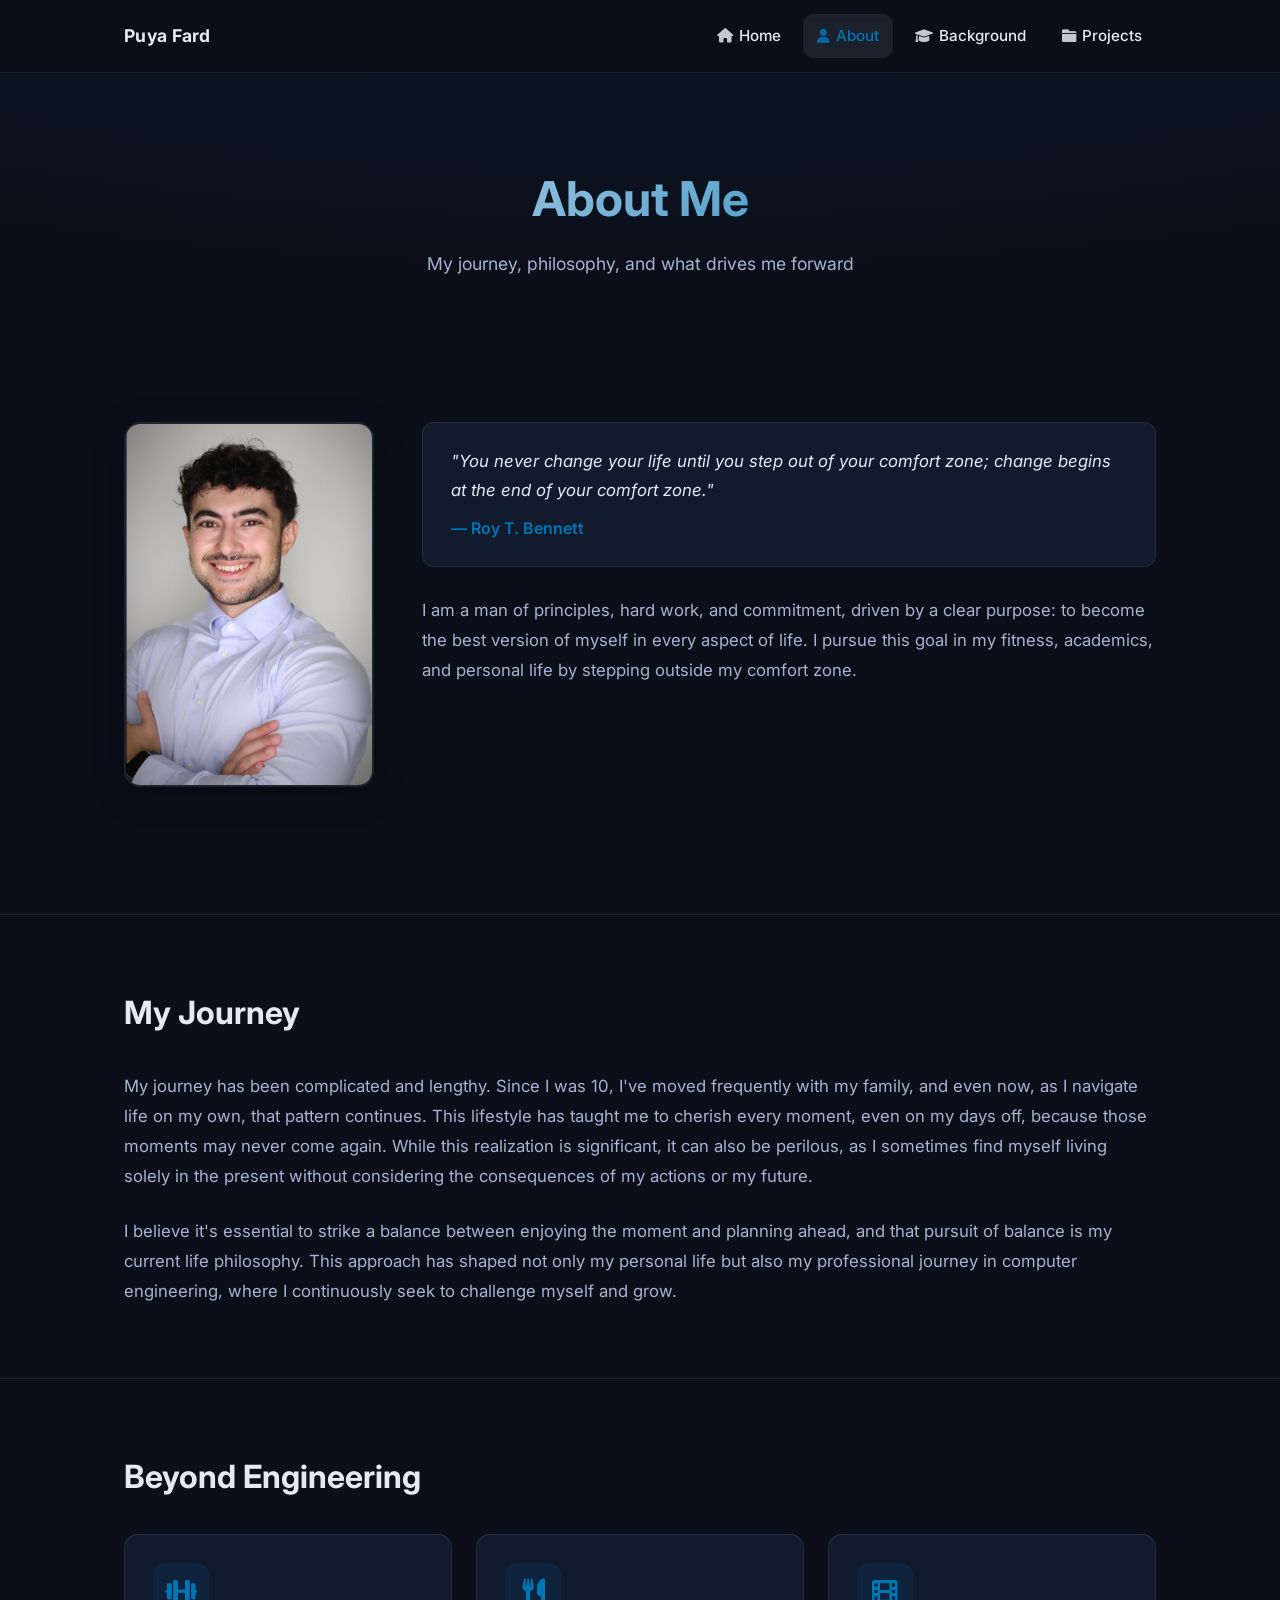
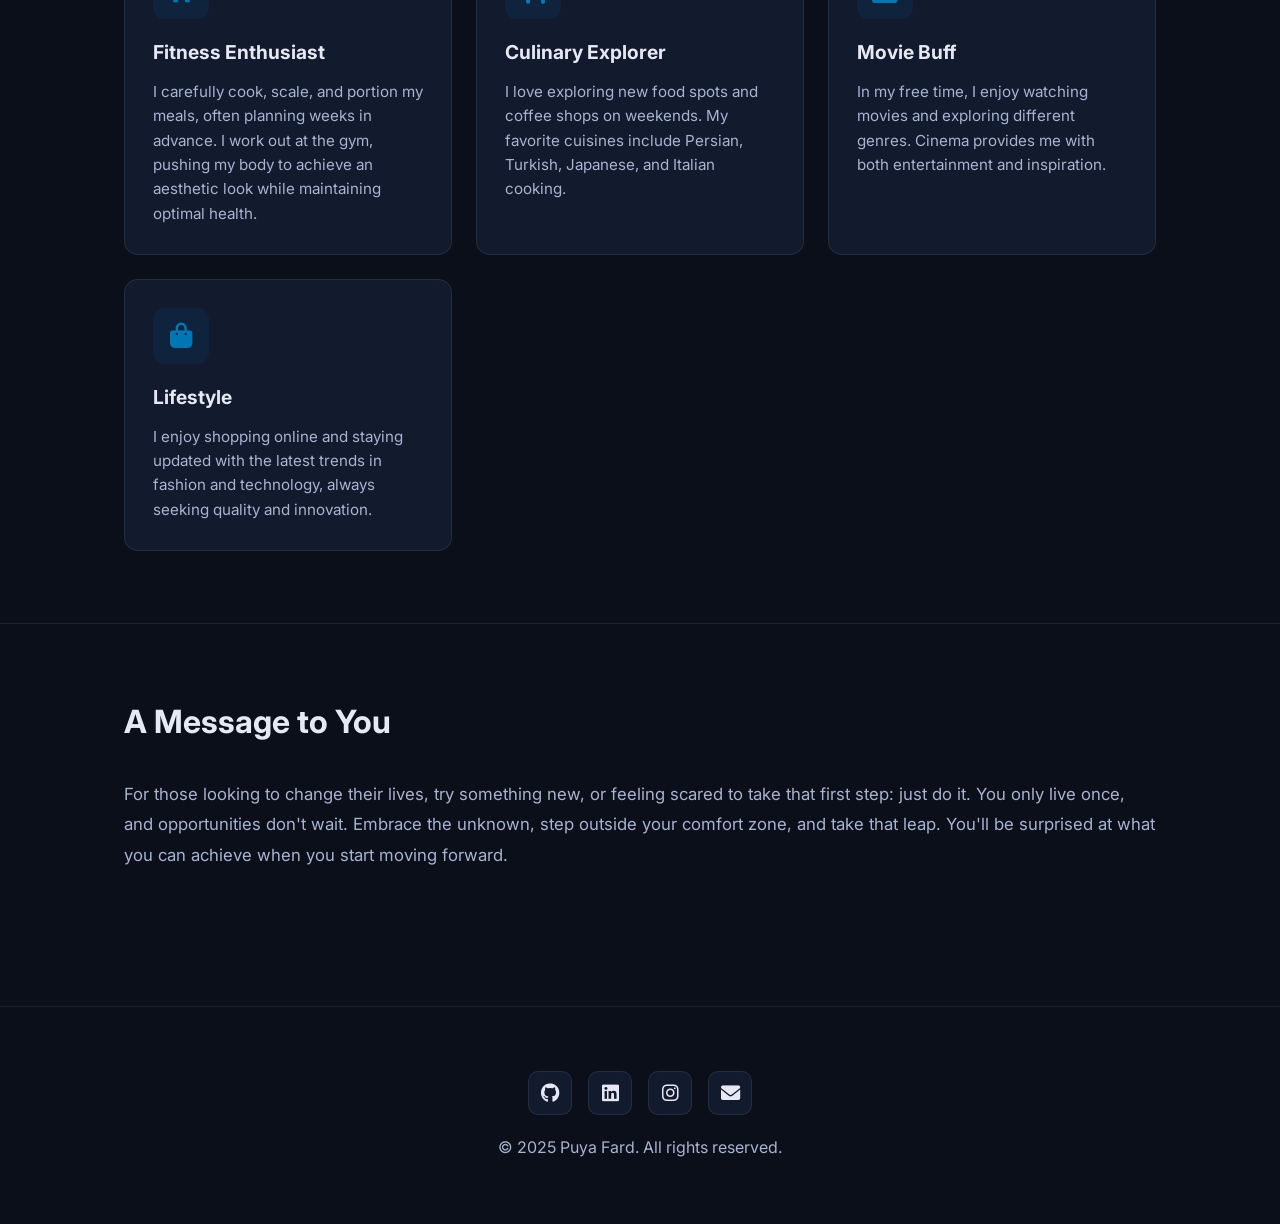
==== commit 2608b0c9: "Update about.html signature" ====
--- a/about.html
+++ b/about.html
@@ -185,7 +185,6 @@
         <p class="text-content">
           For those looking to change their lives, try something new, or feeling scared to take that first step: just do it. You only live once, and opportunities don't wait. Embrace the unknown, step outside your comfort zone, and take that leap. You'll be surprised at what you can achieve when you start moving forward.
         </p>
-        <img src="assets/signature 2.png" alt="Signature" class="signature-img">
       </div>
     </section>
   </main>
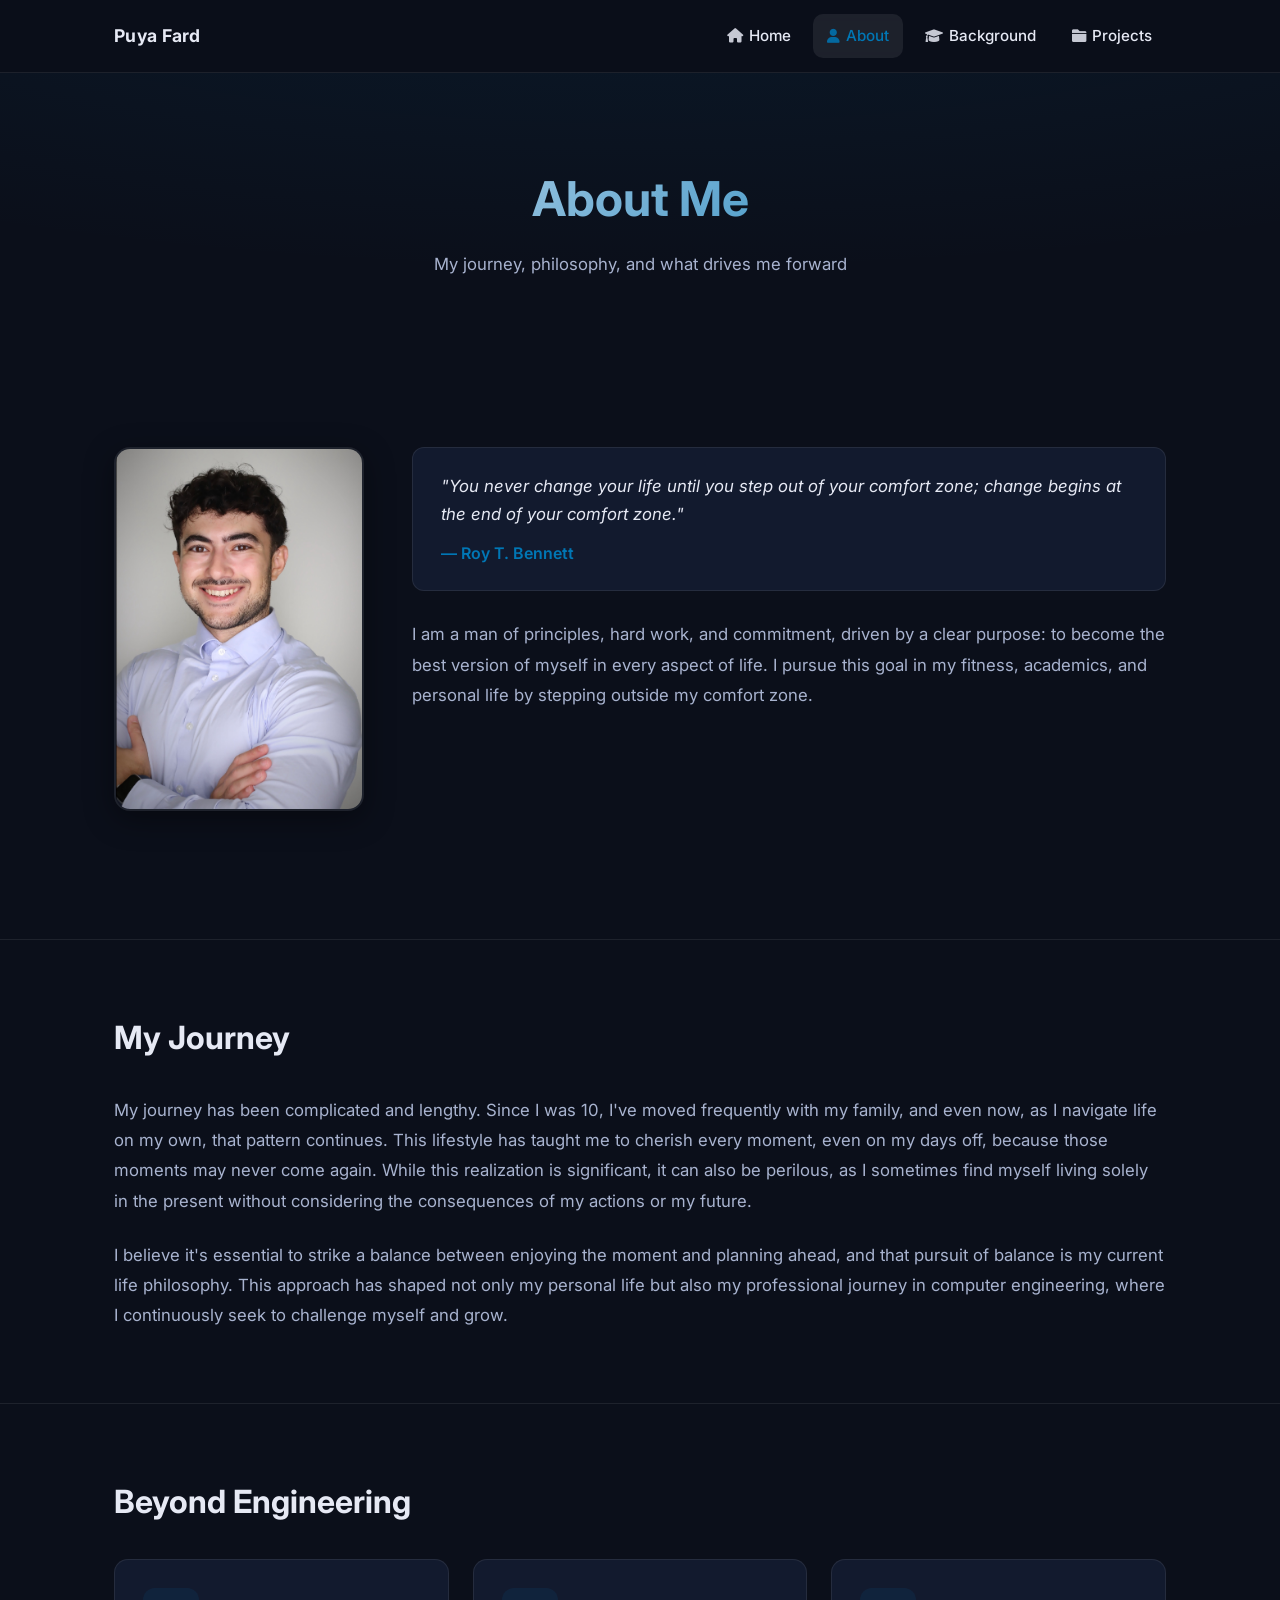
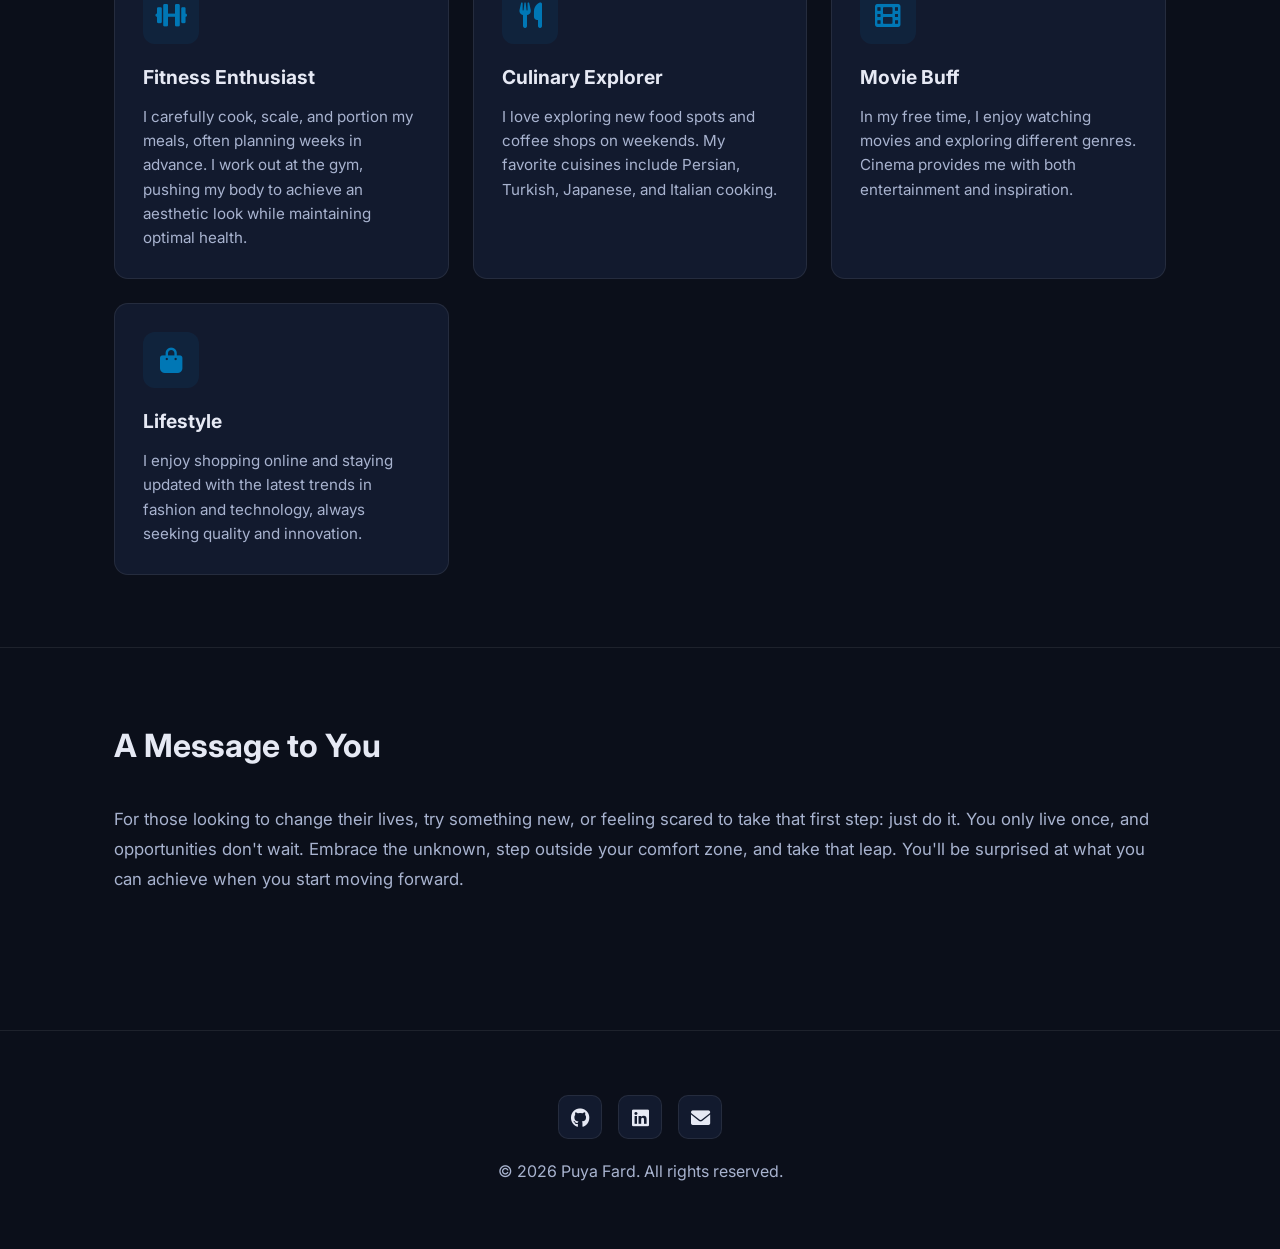
==== commit a9e95838: "[new]update" ====
--- a/about.html
+++ b/about.html
@@ -6,6 +6,18 @@
   <title>About Me – Puya Fard</title>
   <meta name="description" content="Learn about Puya Fard's journey, philosophy, and interests." />
   <meta name="theme-color" content="#0b0f1a" />
+  <link rel="icon" href="assets/favicon.svg" type="image/svg+xml" />
+  <!-- Open Graph / social -->
+  <meta property="og:type" content="website" />
+  <meta property="og:site_name" content="Puya Fard" />
+  <meta property="og:title" content="About Me – Puya Fard" />
+  <meta property="og:description" content="Learn about Puya Fard's journey, philosophy, and interests." />
+  <meta property="og:url" content="https://puyacompe.github.io/Portfolio/about.html" />
+  <meta property="og:image" content="https://puyacompe.github.io/Portfolio/assets/Image%2011-3-24%20at%2009.53.jpeg" />
+  <meta name="twitter:card" content="summary_large_image" />
+  <meta name="twitter:title" content="About Me – Puya Fard" />
+  <meta name="twitter:description" content="Learn about Puya Fard's journey, philosophy, and interests." />
+  <meta name="twitter:image" content="https://puyacompe.github.io/Portfolio/assets/Image%2011-3-24%20at%2009.53.jpeg" />
   <!-- Google tag (gtag.js) -->
   <script async src="https://www.googletagmanager.com/gtag/js?id=G-46H9GVHWWF"></script>
   <script>
@@ -18,88 +30,11 @@
   <link rel="preconnect" href="https://fonts.gstatic.com" crossorigin>
   <link href="https://fonts.googleapis.com/css2?family=Inter:wght@400;500;600;700&display=swap" rel="stylesheet">
   <link rel="stylesheet" href="https://cdnjs.cloudflare.com/ajax/libs/font-awesome/6.0.0-beta3/css/all.min.css">
-  <style>
-    :root{
-      --primary-color:#0077b5;
-      --bg:#0b0f1a;--panel:#0f1524;--muted:#a8b3cf;--text:#e6e9f4;
-      --card:#121a2e;--border:rgba(255,255,255,0.08);
-      --shadow:0 6px 28px rgba(0,0,0,.35);
-      --radius:16px;--maxw:1080px;--focus:0 0 0 3px rgba(122,162,255,.35)
-    }
-    *{box-sizing:border-box;margin:0;padding:0}
-    html:focus-within{scroll-behavior:smooth}
-    @media (prefers-reduced-motion:reduce){html:focus-within{scroll-behavior:auto}}
-    html,body{background:var(--bg);color:var(--text);font-family:Inter,-apple-system,system-ui,Segoe UI,Roboto,Helvetica,Arial,sans-serif;line-height:1.6}
-    a{color:var(--primary-color);text-decoration:none;transition:all .3s ease}
-    a:hover{text-decoration:underline}
-    :where(a,button,[tabindex]):focus{outline:none}
-    :where(a,button,[tabindex]):focus-visible{box-shadow:var(--focus);border-radius:10px}
-    img{max-width:100%;height:auto;border-radius:12px}
-    .container{max-width:var(--maxw);margin:0 auto;padding:24px}
-
-    /* NAV */
-    .navbar{position:sticky;top:0;z-index:50;background:rgba(11,15,26,.85);backdrop-filter:blur(12px);border-bottom:1px solid var(--border)}
-    .navbar .container{display:flex;align-items:center;justify-content:space-between;gap:16px;padding-block:14px}
-    .brand{font-weight:700;letter-spacing:.3px;font-size:1.1rem;color:var(--text)}
-    .nav-links{list-style:none;display:flex;gap:8px;margin:0;padding:0}
-    .nav-links a{padding:10px 14px;border-radius:10px;font-weight:500;font-size:.95rem;display:flex;align-items:center;gap:6px;color:var(--text)}
-    .nav-links a i{font-size:.9rem;opacity:.85}
-    .nav-links a[aria-current="page"],.nav-links a:hover{background:rgba(255,255,255,.08);text-decoration:none;color:var(--primary-color)}
-
-    /* PAGE HEADER */
-    .page-header{padding:64px 0 48px;text-align:center;background:radial-gradient(1400px 400px at 50% -200px,rgba(0,119,181,.12),rgba(11,15,26,0))}
-    .page-header h1{font-size:clamp(2rem,4vw,3rem);font-weight:700;margin-bottom:12px;background:linear-gradient(135deg,var(--text),var(--primary-color));-webkit-background-clip:text;-webkit-text-fill-color:transparent;background-clip:text}
-    .page-header p{color:var(--muted);font-size:1.1rem;max-width:700px;margin:0 auto}
-
-    /* CONTENT SECTIONS */
-    .content-section{padding:48px 0}
-    .content-section:not(:last-child){border-bottom:1px solid var(--border)}
-
-    .profile-intro{display:grid;grid-template-columns:250px 1fr;gap:48px;align-items:start;padding:0 0 48px}
-    @media(max-width:768px){.profile-intro{grid-template-columns:1fr;gap:32px;text-align:center}}
-
-    .profile-image{width:100%;border-radius:16px;box-shadow:0 8px 30px rgba(0,0,0,.4);border:2px solid var(--border)}
-
-    .quote-box{background:var(--card);border-left:4px solid var(--primary-color);padding:24px 28px;border-radius:12px;margin:0 0 28px;border:1px solid var(--border)}
-    .quote-text{font-style:italic;color:var(--text);font-size:1.05rem;line-height:1.7;margin-bottom:12px}
-    .quote-author{font-weight:600;color:var(--primary-color);font-style:normal}
-
-    .text-content{color:var(--muted);font-size:1.05rem;line-height:1.8;margin-bottom:24px}
-    .text-content:last-child{margin-bottom:0}
-
-    .section-title{font-size:clamp(1.5rem,3vw,2rem);font-weight:700;margin-bottom:32px;color:var(--text)}
-
-    .interests-grid{display:grid;grid-template-columns:repeat(auto-fit,minmax(260px,1fr));gap:24px;margin-top:32px}
-
-    .interest-card{background:var(--card);border:1px solid var(--border);border-radius:14px;padding:28px;transition:all .3s ease;position:relative;overflow:hidden}
-    .interest-card::before{content:'';position:absolute;top:0;left:0;right:0;height:3px;background:linear-gradient(90deg,var(--primary-color),transparent);opacity:0;transition:opacity .3s}
-    .interest-card:hover{transform:translateY(-4px);box-shadow:0 12px 40px rgba(0,0,0,.45);border-color:rgba(0,119,181,.3)}
-    .interest-card:hover::before{opacity:1}
-
-    .interest-icon{width:56px;height:56px;border-radius:12px;background:rgba(0,119,181,.1);display:flex;align-items:center;justify-content:center;font-size:1.6rem;color:var(--primary-color);margin-bottom:18px}
-    .interest-card h3{font-size:1.2rem;margin-bottom:12px;color:var(--text)}
-    .interest-card p{color:var(--muted);font-size:.95rem;line-height:1.6;margin:0}
-
-    .signature-img{max-width:250px;margin-top:32px;opacity:.9}
-
-    /* FOOTER */
-    footer{border-top:1px solid var(--border);padding:40px 0;color:var(--muted);margin-top:64px}
-    .footer-content{display:flex;flex-direction:column;align-items:center;gap:20px;text-align:center}
-    .social-links{display:flex;gap:16px;list-style:none}
-    .social-links a{width:44px;height:44px;display:flex;align-items:center;justify-content:center;border-radius:10px;background:var(--card);border:1px solid var(--border);color:var(--text);font-size:1.2rem;transition:all .3s ease}
-    .social-links a:hover{background:var(--primary-color);border-color:var(--primary-color);color:#fff;transform:translateY(-3px);text-decoration:none}
-
-    @media(max-width:768px){
-      .navbar .container{flex-direction:column;gap:12px;padding-block:12px}
-      .nav-links{flex-wrap:wrap;justify-content:center;gap:6px}
-      .nav-links a{padding:8px 12px;font-size:.85rem}
-      .page-header{padding:48px 0 32px}
-      .content-section{padding:32px 0}
-      .interests-grid{grid-template-columns:1fr}
-    }
-  </style>
+  <link rel="stylesheet" href="styles.css" />
 </head>
 <body>
+  <a class="skip-link" href="#main">Skip to content</a>
+
   <nav class="navbar" aria-label="Primary">
     <div class="container">
       <div class="brand">Puya Fard</div>
@@ -119,7 +54,7 @@
     </div>
   </header>
 
-  <main>
+  <main id="main">
     <section class="content-section">
       <div class="container">
         <div class="profile-intro">
@@ -195,12 +130,12 @@
         <ul class="social-links">
           <li><a href="https://github.com/PuyaCompE" target="_blank" rel="noopener" aria-label="GitHub"><i class="fab fa-github"></i></a></li>
           <li><a href="https://www.linkedin.com/in/puyafard" target="_blank" rel="noopener" aria-label="LinkedIn"><i class="fab fa-linkedin"></i></a></li>
-          <li><a href="https://www.instagram.com/py.frd/" target="_blank" rel="noopener" aria-label="Instagram"><i class="fab fa-instagram"></i></a></li>
           <li><a href="mailto:puyafardce@gmail.com" aria-label="Email"><i class="fas fa-envelope"></i></a></li>
         </ul>
-        <p>© 2025 Puya Fard. All rights reserved.</p>
+        <p>© 2026 Puya Fard. All rights reserved.</p>
       </div>
     </div>
   </footer>
+  <script src="main.js"></script>
 </body>
 </html>
--- a/styles.css
+++ b/styles.css
@@ -0,0 +1,202 @@
+/* ============================================================
+   Puya Fard — Portfolio shared styles
+   Used by index.html, about.html, personal-background.html,
+   completed-projects.html
+   ============================================================ */
+
+:root{
+  --primary-color:#0077b5;
+  --bg:#0b0f1a;--panel:#0f1524;--muted:#a8b3cf;--text:#e6e9f4;
+  --card:#121a2e;--border:rgba(255,255,255,0.08);
+  --shadow:0 6px 28px rgba(0,0,0,.35);
+  --radius:16px;--maxw:1100px;--focus:0 0 0 3px rgba(122,162,255,.35)
+}
+*{box-sizing:border-box;margin:0;padding:0}
+html:focus-within{scroll-behavior:smooth}
+@media (prefers-reduced-motion:reduce){html:focus-within{scroll-behavior:auto}}
+html,body{background:var(--bg);color:var(--text);font-family:Inter,-apple-system,system-ui,Segoe UI,Roboto,Helvetica,Arial,sans-serif;line-height:1.6}
+body{overflow-x:hidden}
+a{color:var(--primary-color);text-decoration:none;transition:all .3s ease}
+a:hover{text-decoration:underline}
+:where(a,button,[tabindex]):focus{outline:none}
+:where(a,button,[tabindex]):focus-visible{box-shadow:var(--focus);border-radius:10px}
+img{max-width:100%;height:auto;border-radius:12px}
+.container{max-width:var(--maxw);margin:0 auto;padding:24px}
+.skip-link{position:absolute;left:-9999px;top:0;background:var(--primary-color);color:#fff;padding:8px 16px;z-index:100}
+.skip-link:focus{left:50%;transform:translateX(-50%);top:10px}
+
+/* NAV */
+.navbar{position:sticky;top:0;z-index:50;background:rgba(11,15,26,.85);backdrop-filter:blur(12px);border-bottom:1px solid var(--border)}
+.navbar .container{display:flex;align-items:center;justify-content:space-between;gap:16px;padding-block:14px}
+.brand{font-weight:700;letter-spacing:.3px;font-size:1.1rem;color:var(--text)}
+.nav-links{list-style:none;display:flex;gap:8px;margin:0;padding:0}
+.nav-links a{padding:10px 14px;border-radius:10px;font-weight:500;font-size:.95rem;display:flex;align-items:center;gap:6px;color:var(--text)}
+.nav-links a i{font-size:.9rem;opacity:.85}
+.nav-links a[aria-current="page"],.nav-links a:hover{background:rgba(255,255,255,.08);text-decoration:none;color:var(--primary-color)}
+
+/* BUTTONS */
+.btn{display:inline-flex;align-items:center;gap:8px;padding:12px 24px;border-radius:10px;font-weight:600;text-decoration:none;font-size:.95rem;transition:all .3s ease;cursor:pointer}
+.btn i{font-size:.9rem}
+.btn-primary{background:var(--primary-color);color:#fff;box-shadow:0 4px 14px rgba(0,119,181,.25)}
+.btn-primary:hover{background:#005a8d;transform:translateY(-2px);box-shadow:0 6px 20px rgba(0,119,181,.35);text-decoration:none}
+.btn-outline{border:1.5px solid var(--border);color:var(--text);background:rgba(255,255,255,.03)}
+.btn-outline:hover{border-color:var(--primary-color);background:rgba(0,119,181,.08);text-decoration:none}
+
+/* HERO (home) */
+.hero{padding:80px 0 64px;background:radial-gradient(1400px 600px at 50% -250px,rgba(0,119,181,.15),rgba(11,15,26,0));text-align:center;position:relative}
+.hero::before{content:'';position:absolute;inset:0;background:url("data:image/svg+xml,%3Csvg width='60' height='60' viewBox='0 0 60 60' xmlns='http://www.w3.org/2000/svg'%3E%3Cg fill='none' fill-rule='evenodd'%3E%3Cg fill='%23ffffff' fill-opacity='0.02'%3E%3Cpath d='M36 34v-4h-2v4h-4v2h4v4h2v-4h4v-2h-4zm0-30V0h-2v4h-4v2h4v4h2V6h4V4h-4zM6 34v-4H4v4H0v2h4v4h2v-4h4v-2H6zM6 4V0H4v4H0v2h4v4h2V6h4V4H6z'/%3E%3C/g%3E%3C/g%3E%3C/svg%3E");opacity:.3;pointer-events:none}
+.hero .container{position:relative;z-index:1}
+.hero-avatar{width:140px;height:140px;border-radius:50%;object-fit:cover;object-position:50% 22%;border:3px solid var(--border);box-shadow:0 8px 30px rgba(0,0,0,.45);margin:0 auto 24px;display:block}
+.hero h1{margin:0 0 16px;font-size:clamp(30px,5vw,52px);line-height:1.1;font-weight:700;overflow-wrap:break-word;background:linear-gradient(135deg,var(--text),var(--primary-color));-webkit-background-clip:text;-webkit-text-fill-color:transparent;background-clip:text}
+.hero .subtitle{margin:0 auto 8px;max-width:720px;font-size:clamp(1.1rem,2.2vw,1.35rem);color:var(--text);font-weight:500}
+.hero p{margin:0 auto;max-width:680px;color:var(--muted);font-size:1.05rem}
+.btn-row{display:flex;gap:14px;flex-wrap:wrap;justify-content:center;margin-top:28px}
+
+/* STATS */
+.stats{display:grid;grid-template-columns:repeat(auto-fit,minmax(180px,1fr));gap:20px;margin:40px 0 0;padding:32px;background:var(--card);border:1px solid var(--border);border-radius:var(--radius)}
+.stat{text-align:center;padding:12px}
+.stat-number{display:block;font-size:2rem;font-weight:700;color:var(--primary-color);margin-bottom:4px}
+.stat-label{color:var(--muted);font-size:.9rem;font-weight:500}
+
+/* GENERIC SECTIONS (home) */
+main section{padding:48px 0}
+.section-header{text-align:center;margin-bottom:40px}
+.section-header h2{font-size:clamp(1.75rem,3.5vw,2.25rem);margin-bottom:12px;font-weight:700}
+.section-header p{color:var(--muted);max-width:600px;margin:0 auto;font-size:1.05rem}
+
+.cards{display:grid;grid-template-columns:1fr;gap:24px}
+@media (min-width:768px){.cards{grid-template-columns:repeat(2,1fr)}}
+@media (min-width:920px){.cards{grid-template-columns:repeat(3,1fr)}}
+
+.card{background:var(--card);border:1px solid var(--border);border-radius:14px;padding:28px;box-shadow:var(--shadow);display:flex;flex-direction:column;transition:transform .3s ease,box-shadow .3s ease,border-color .3s ease;position:relative;overflow:hidden}
+.card::before{content:'';position:absolute;top:0;left:0;right:0;height:3px;background:linear-gradient(90deg,var(--primary-color),transparent);opacity:0;transition:opacity .3s ease}
+.card:hover{transform:translateY(-4px);box-shadow:0 12px 40px rgba(0,0,0,.45);border-color:rgba(0,119,181,.3)}
+.card:hover::before{opacity:1}
+.card-icon{width:48px;height:48px;border-radius:10px;background:rgba(0,119,181,.1);display:flex;align-items:center;justify-content:center;margin-bottom:16px;font-size:1.4rem;color:var(--primary-color)}
+.card h3{margin:0 0 10px;font-size:1.25rem;font-weight:600}
+.card p{margin:0 0 20px;color:var(--muted);flex-grow:1;font-size:.95rem;line-height:1.6}
+.card .actions{margin-top:auto}
+
+/* TECH STACK */
+.tech-stack{display:flex;flex-wrap:wrap;gap:12px;justify-content:center;margin-top:32px}
+.tech-badge{padding:10px 18px;background:var(--card);border:1px solid var(--border);border-radius:8px;font-size:.9rem;font-weight:500;color:var(--text);transition:all .3s ease}
+.tech-badge:hover{border-color:var(--primary-color);background:rgba(0,119,181,.08);transform:translateY(-2px)}
+
+/* PAGE HEADER (about / background / projects) */
+.page-header{padding:64px 0 48px;text-align:center;background:radial-gradient(1400px 400px at 50% -200px,rgba(0,119,181,.12),rgba(11,15,26,0))}
+.page-header h1{font-size:clamp(2rem,4vw,3rem);font-weight:700;margin-bottom:12px;overflow-wrap:break-word;background:linear-gradient(135deg,var(--text),var(--primary-color));-webkit-background-clip:text;-webkit-text-fill-color:transparent;background-clip:text}
+.page-header p{color:var(--muted);font-size:1.05rem;max-width:700px;margin:0 auto 24px;line-height:1.7}
+
+/* CONTENT SECTIONS (about / background) */
+.content-section{padding:48px 0}
+.content-section:not(:last-child){border-bottom:1px solid var(--border)}
+
+.section-title{display:flex;align-items:center;gap:12px;font-size:clamp(1.5rem,3vw,2rem);font-weight:700;margin-bottom:32px;color:var(--text)}
+.section-title i{color:var(--primary-color);font-size:1.8rem}
+
+/* ABOUT */
+.profile-intro{display:grid;grid-template-columns:250px 1fr;gap:48px;align-items:start;padding:0 0 48px}
+@media(max-width:768px){.profile-intro{grid-template-columns:1fr;gap:32px;text-align:center}}
+.profile-image{width:100%;border-radius:16px;box-shadow:0 8px 30px rgba(0,0,0,.4);border:2px solid var(--border)}
+.quote-box{background:var(--card);border-left:4px solid var(--primary-color);padding:24px 28px;border-radius:12px;margin:0 0 28px;border:1px solid var(--border)}
+.quote-text{font-style:italic;color:var(--text);font-size:1.05rem;line-height:1.7;margin-bottom:12px}
+.quote-author{font-weight:600;color:var(--primary-color);font-style:normal}
+.text-content{color:var(--muted);font-size:1.05rem;line-height:1.8;margin-bottom:24px}
+.text-content:last-child{margin-bottom:0}
+.interests-grid{display:grid;grid-template-columns:repeat(auto-fit,minmax(260px,1fr));gap:24px;margin-top:32px}
+.interest-card{background:var(--card);border:1px solid var(--border);border-radius:14px;padding:28px;transition:transform .3s ease,box-shadow .3s ease,border-color .3s ease;position:relative;overflow:hidden}
+.interest-card::before{content:'';position:absolute;top:0;left:0;right:0;height:3px;background:linear-gradient(90deg,var(--primary-color),transparent);opacity:0;transition:opacity .3s}
+.interest-card:hover{transform:translateY(-4px);box-shadow:0 12px 40px rgba(0,0,0,.45);border-color:rgba(0,119,181,.3)}
+.interest-card:hover::before{opacity:1}
+.interest-icon{width:56px;height:56px;border-radius:12px;background:rgba(0,119,181,.1);display:flex;align-items:center;justify-content:center;font-size:1.6rem;color:var(--primary-color);margin-bottom:18px}
+.interest-card h3{font-size:1.2rem;margin-bottom:12px;color:var(--text)}
+.interest-card p{color:var(--muted);font-size:.95rem;line-height:1.6;margin:0}
+.signature-img{max-width:250px;margin-top:32px;opacity:.9}
+
+/* EDUCATION (background) */
+.education-item{background:var(--card);border:1px solid var(--border);border-radius:14px;padding:28px;margin-bottom:24px;border-left:4px solid var(--primary-color);transition:all .3s ease}
+.education-item:hover{box-shadow:0 8px 28px rgba(0,0,0,.4);transform:translateX(4px)}
+.edu-degree{font-size:1.3rem;font-weight:600;color:var(--text);margin-bottom:6px}
+.edu-school{font-size:1.05rem;color:var(--muted);margin-bottom:4px}
+.edu-date{font-size:.9rem;color:var(--primary-color);font-weight:600;margin-bottom:16px}
+.edu-link{display:inline-flex;align-items:center;gap:6px;padding:8px 16px;background:rgba(0,119,181,.1);color:var(--primary-color);border-radius:8px;font-weight:600;font-size:.85rem;border:1px solid rgba(0,119,181,.2);transition:all .3s ease}
+.edu-link:hover{background:rgba(0,119,181,.2);text-decoration:none;transform:translateY(-1px)}
+
+/* WORK EXPERIENCE (background) */
+.work-item{background:var(--card);border:1px solid var(--border);border-radius:14px;padding:32px;margin-bottom:24px;transition:all .3s ease}
+.work-item:hover{border-color:rgba(0,119,181,.3);box-shadow:0 8px 28px rgba(0,0,0,.4)}
+.work-header{cursor:pointer;display:flex;justify-content:space-between;align-items:flex-start;gap:20px}
+.work-title-sec h3{font-size:1.3rem;color:var(--text);font-weight:600;margin-bottom:6px;transition:color .3s}
+.work-header:hover .work-title-sec h3{color:var(--primary-color)}
+.work-company{font-size:1rem;color:var(--muted);font-weight:500}
+.work-date{font-size:.9rem;color:var(--primary-color);font-weight:600;white-space:nowrap}
+.toggle-icon{font-size:1.1rem;color:var(--primary-color);transition:transform .3s;margin-left:12px}
+.toggle-icon.active{transform:rotate(180deg)}
+.work-details{display:none;margin-top:24px;padding-top:24px;border-top:1px solid var(--border)}
+.work-details.active{display:block;animation:slideIn .3s ease}
+@keyframes slideIn{from{opacity:0;transform:translateY(-10px)}to{opacity:1;transform:translateY(0)}}
+.work-desc{color:var(--muted);font-size:1rem;line-height:1.7;margin-bottom:24px}
+.detail-section{margin-top:28px}
+.detail-section h4{font-size:1.1rem;color:var(--text);font-weight:600;margin-bottom:14px;display:flex;align-items:center;gap:10px}
+.detail-section h4 i{color:var(--primary-color);font-size:1.2rem}
+.detail-list{list-style:none;padding:0}
+.detail-list li{padding:10px 0 10px 24px;position:relative;color:var(--muted);font-size:.95rem;line-height:1.7}
+.detail-list li:before{content:"▸";position:absolute;left:0;color:var(--primary-color);font-weight:bold;font-size:1.1rem}
+.tags{display:flex;flex-wrap:wrap;gap:10px;margin-top:12px}
+.tag{padding:8px 14px;background:rgba(0,119,181,.08);color:var(--primary-color);border-radius:6px;font-size:.85rem;font-weight:600;border:1px solid rgba(0,119,181,.2)}
+
+/* SKILLS (background) */
+.skills-grid{display:grid;grid-template-columns:repeat(auto-fit,minmax(280px,1fr));gap:24px;margin-top:32px}
+.skill-category{background:var(--card);border:1px solid var(--border);border-radius:14px;padding:28px;border-left:4px solid var(--primary-color);transition:transform .3s ease,box-shadow .3s ease}
+.skill-category:hover{box-shadow:0 8px 28px rgba(0,0,0,.4);transform:translateY(-2px)}
+.skill-category h3{font-size:1.15rem;color:var(--text);margin-bottom:14px;font-weight:600}
+.skill-category p{color:var(--muted);font-size:.95rem;line-height:1.6;margin:0}
+
+/* PROJECTS */
+.category-section{padding:48px 0}
+.category-section:not(:last-child){border-bottom:1px solid var(--border)}
+.category-header{display:flex;align-items:center;gap:12px;margin-bottom:32px}
+.category-header i{font-size:1.8rem;color:var(--primary-color)}
+.category-header h2{font-size:clamp(1.5rem,3vw,2rem);font-weight:700;color:var(--text)}
+.project-card{background:var(--card);border:1px solid var(--border);border-radius:14px;margin-bottom:20px;overflow:hidden;transition:transform .3s ease,box-shadow .3s ease,border-color .3s ease}
+.project-card:hover{border-color:rgba(0,119,181,.3);box-shadow:0 8px 28px rgba(0,0,0,.4)}
+.project-header{padding:24px;cursor:pointer;display:flex;justify-content:space-between;align-items:flex-start;gap:16px;background:rgba(255,255,255,.02)}
+.project-header:hover{background:rgba(0,119,181,.05)}
+.project-title-sec{flex:1}
+.project-title-sec h3{font-size:1.2rem;color:var(--text);font-weight:600;margin-bottom:10px;transition:color .3s}
+.project-header:hover .project-title-sec h3{color:var(--primary-color)}
+.project-tags{display:flex;flex-wrap:wrap;gap:8px;margin-top:10px}
+.project-tags .tag{padding:6px 12px;font-size:.75rem}
+.project-details{display:none;padding:24px;background:var(--card);border-top:1px solid var(--border)}
+.project-details.active{display:block;animation:slideIn .3s ease}
+.project-details p{color:var(--muted);font-size:.95rem;line-height:1.7;margin-bottom:20px;text-align:justify}
+.project-link{display:inline-flex;align-items:center;gap:8px;padding:10px 20px;background:var(--primary-color);color:#fff;border-radius:8px;font-weight:600;font-size:.9rem;transition:all .3s ease;box-shadow:0 4px 12px rgba(0,119,181,.25)}
+.project-link:hover{background:#005a8d;transform:translateY(-2px);box-shadow:0 6px 18px rgba(0,119,181,.35);text-decoration:none}
+
+/* FOOTER */
+footer{border-top:1px solid var(--border);padding:40px 0;color:var(--muted);margin-top:64px}
+.footer-content{display:flex;flex-direction:column;align-items:center;gap:20px;text-align:center}
+.social-links{display:flex;gap:16px;list-style:none}
+.social-links a{width:44px;height:44px;display:flex;align-items:center;justify-content:center;border-radius:10px;background:var(--card);border:1px solid var(--border);color:var(--text);font-size:1.2rem;transition:all .3s ease}
+.social-links a:hover{background:var(--primary-color);border-color:var(--primary-color);color:#fff;transform:translateY(-3px);text-decoration:none}
+
+/* SCROLL REVEAL (added by main.js) */
+.reveal{opacity:0;transform:translateY(24px);transition:opacity .6s ease,transform .6s ease}
+.reveal.visible{opacity:1;transform:none}
+@media (prefers-reduced-motion:reduce){.reveal{opacity:1;transform:none;transition:none}}
+
+/* RESPONSIVE */
+@media (max-width:768px){
+  .navbar .container{flex-direction:column;gap:12px;padding-block:12px}
+  .nav-links{flex-wrap:wrap;justify-content:center;gap:6px}
+  .nav-links a{padding:8px 12px;font-size:.85rem}
+  .hero{padding:48px 0 40px}
+  .hero-avatar{width:110px;height:110px}
+  .stats{grid-template-columns:repeat(2,1fr);gap:16px;padding:24px 16px}
+  .page-header{padding:48px 0 32px}
+  .content-section,.category-section{padding:32px 0}
+  .interests-grid,.skills-grid{grid-template-columns:1fr}
+  .work-header{flex-direction:column}
+  .work-date{align-self:flex-start}
+  .project-header{flex-direction:column;gap:12px}
+}
